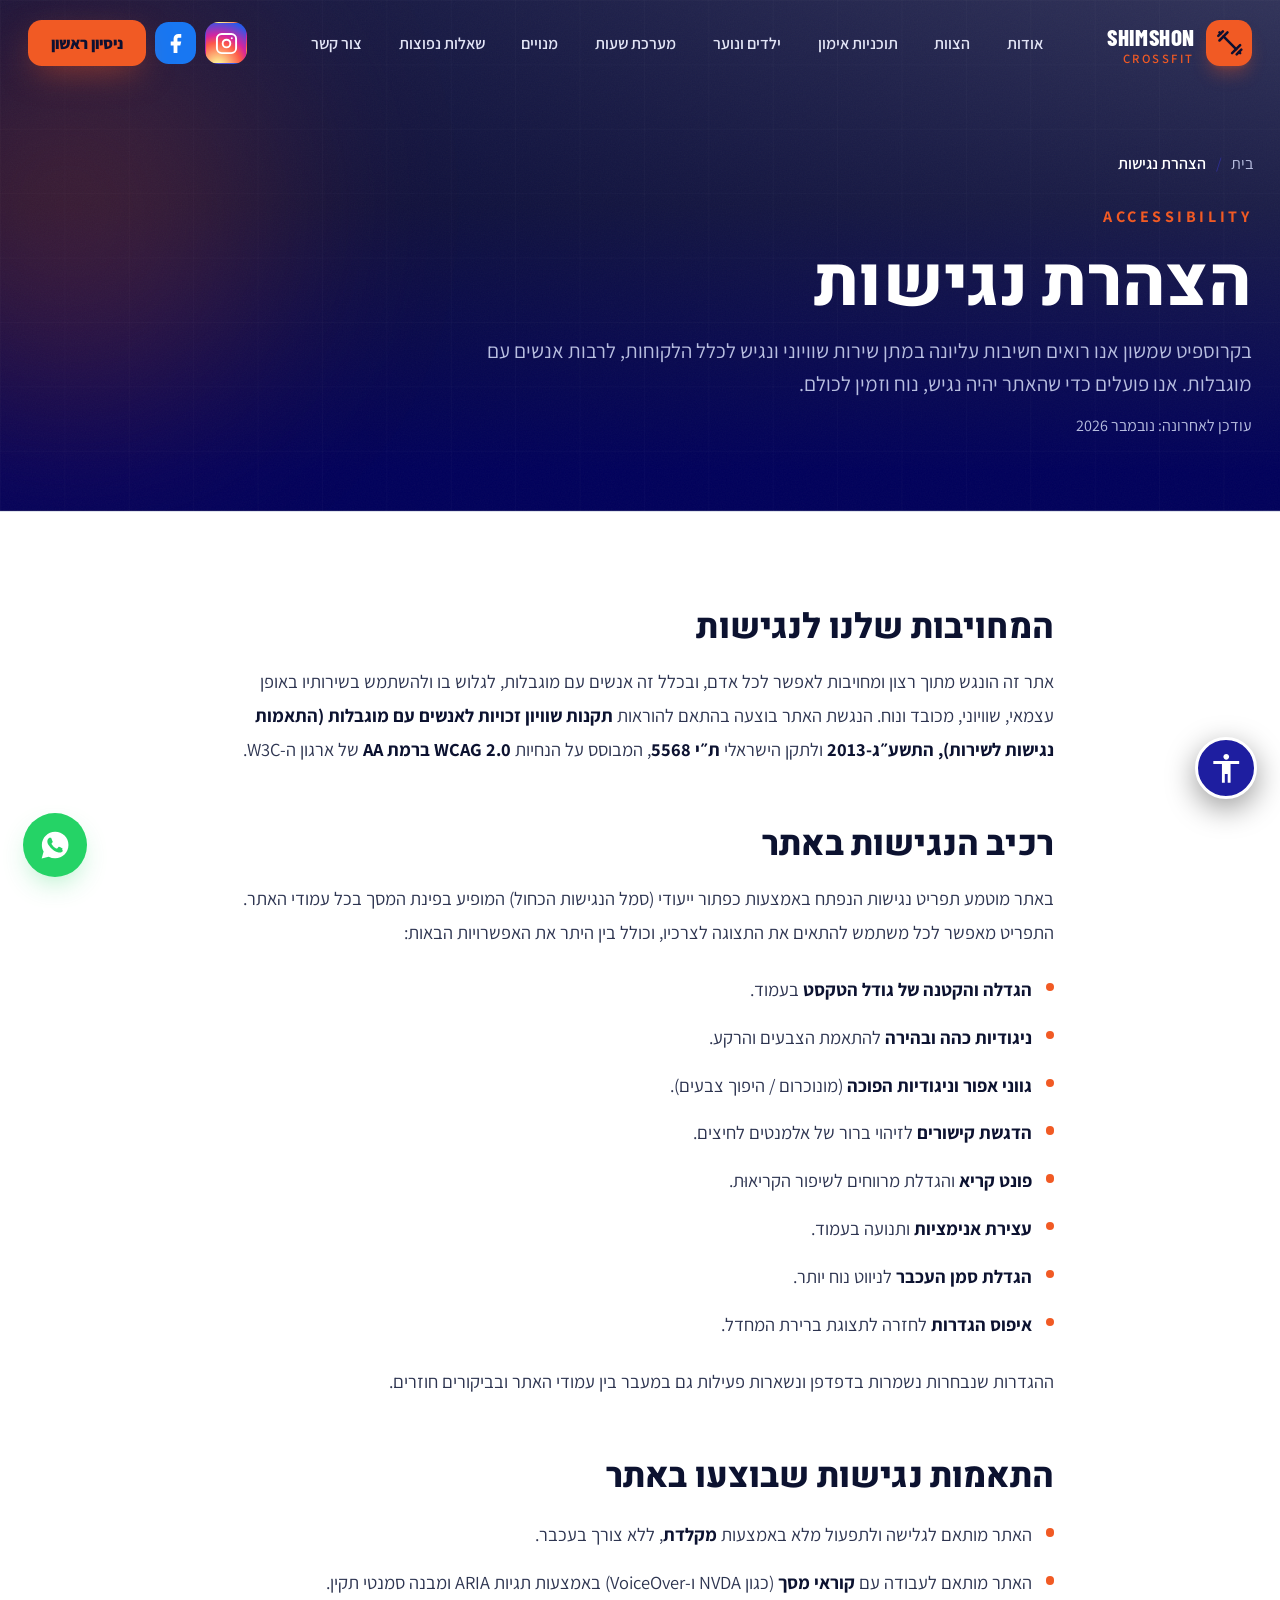
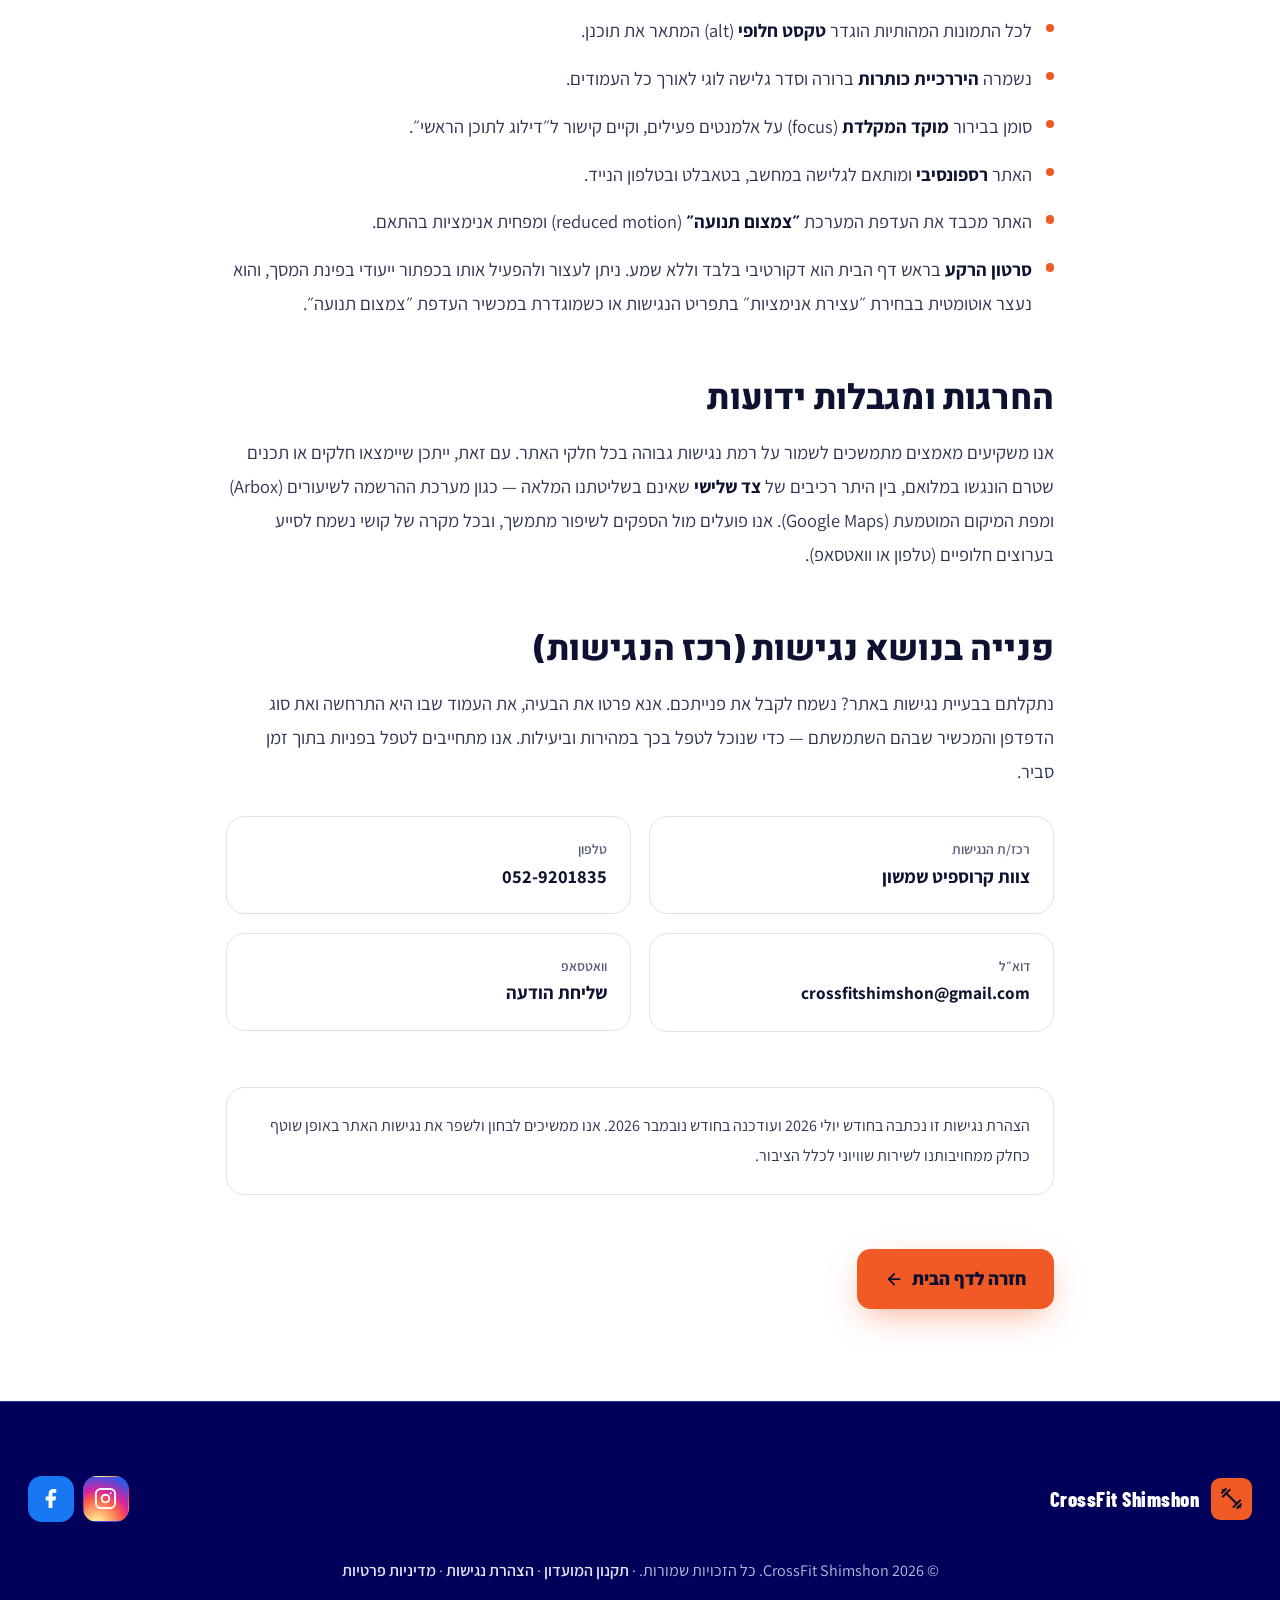
==== accessibility.html @ 761244a4 "crossfit-shimshon: mixed-case CrossFit headings, contact form note - Hero h1 and footer brand now re" ====
<!DOCTYPE html>
<html lang="he" dir="rtl">
<head>
<meta charset="UTF-8" />
  <meta name="viewport" content="width=device-width, initial-scale=1, viewport-fit=cover" />
  <meta name="theme-color" content="#00005A" />
  <title>הצהרת נגישות | CrossFit Shimshon — קרוספיט שמשון</title>
  <link rel="icon" type="image/png" href="favicon.png">
  <link rel="apple-touch-icon" href="apple-touch-icon.png">
  <meta name="description" content="הצהרת הנגישות של אתר קרוספיט שמשון — האתר הותאם לתקן הישראלי ת״י 5568 (WCAG 2.0 רמה AA) בהתאם לתקנות שוויון זכויות לאנשים עם מוגבלות. פרטי רכז הנגישות ודרכי פנייה." />

  <!-- Open Graph -->
  <meta property="og:type" content="website" />
  <meta property="og:title" content="הצהרת נגישות | CrossFit Shimshon" />
  <meta property="og:description" content="מחויבות קרוספיט שמשון לנגישות דיגיטלית לכלל המשתמשים." />
  <meta property="og:locale" content="he_IL" />

  <!-- Fonts -->
  <link rel="preconnect" href="https://fonts.googleapis.com" />
  <link rel="preconnect" href="https://fonts.gstatic.com" crossorigin />
  <link href="https://fonts.googleapis.com/css2?family=Assistant:wght@400;500;600;700;800&family=Barlow+Condensed:wght@600;700;800&family=Barlow:wght@400;500;600&family=Heebo:wght@400;500;700;800;900&display=swap" rel="stylesheet" />

  <!-- Tailwind: compiled to assets/tailwind.css (linked before </head>) — no third-party runtime script -->

  <style>
    :root {
      --primary: #F15A24;
      --accent: rgb(var(--c-accent));
      --ink: #0E1030;
      --nav-h: 76px;
    }

    html { scroll-behavior: smooth; }
    body { background-color: rgb(var(--c-base)); }

    /* ── Desktop display scale — page reads too small at 100% browser zoom ── */
    @media (min-width: 1024px) { html { zoom: 1.15; } }
    @media (min-width: 1440px) { html { zoom: 1.25; } }

    /* Anchor offset for sticky nav */
    section[id] { scroll-margin-top: calc(var(--nav-h) + 20px); }

    /* Selection + scrollbar polish */
    ::selection { background: var(--primary); color: #0E1030; }
    ::-webkit-scrollbar { width: 11px; }
    ::-webkit-scrollbar-track { background: #F4F5F8; }
    ::-webkit-scrollbar-thumb { background: #C3C8D6; border-radius: 999px; border: 3px solid #F4F5F8; }
    ::-webkit-scrollbar-thumb:hover { background: var(--primary); }

    /* Accessible focus ring */
    :focus-visible { outline: 3px solid var(--primary); outline-offset: 3px; border-radius: 6px; }
    .focus-ring:focus-visible { outline: 3px solid rgb(var(--c-fg)); outline-offset: 3px; }

    /* ── Background atmosphere ───────────────────────────── */
    .grid-bg {
      background-image:
        linear-gradient(to right, rgb(var(--c-grid) / .035) 1px, transparent 1px),
        linear-gradient(to bottom, rgb(var(--c-grid) / .035) 1px, transparent 1px);
      background-size: 56px 56px;
    }
    .glow-orb {
      position: absolute; border-radius: 50%;
      filter: blur(90px); opacity: .35; pointer-events: none; z-index: 0;
    }
    .noise::after {
      content: ""; position: absolute; inset: 0; pointer-events: none; opacity: .04; z-index: 1;
      background-image: url("data:image/svg+xml,%3Csvg xmlns='http://www.w3.org/2000/svg' width='160' height='160'%3E%3Cfilter id='n'%3E%3CfeTurbulence type='fractalNoise' baseFrequency='.85' numOctaves='3'/%3E%3C/filter%3E%3Crect width='100%25' height='100%25' filter='url(%23n)'/%3E%3C/svg%3E");
    }

    /* ── Typography helpers ──────────────────────────────── */
    .font-display { letter-spacing: .005em; }
    .eyebrow { letter-spacing: .22em; }
    .gradient-text {
      background: linear-gradient(100deg, #F9A07C 0%, #F15A24 45%, #D9481A 100%);
      -webkit-background-clip: text; background-clip: text; color: transparent;
    }

    /* ── Buttons ─────────────────────────────────────────── */
    .btn { position: relative; overflow: hidden; isolation: isolate; transition: transform .18s ease, box-shadow .25s ease, background-color .25s ease, color .25s ease; }
    .btn:hover { transform: translateY(-2px); }
    .btn:active { transform: translateY(0); }
    .btn-primary { box-shadow: 0 10px 30px -8px rgba(241,90,36,.55); }
    .btn-primary:hover { box-shadow: 0 16px 40px -8px rgba(241,90,36,.7); }
    .btn-shine::before {
      content: ""; position: absolute; inset: 0; z-index: -1;
      background: linear-gradient(120deg, transparent 30%, rgba(255,255,255,.35) 50%, transparent 70%);
      transform: translateX(-120%); transition: transform .6s ease;
    }
    .btn-shine:hover::before { transform: translateX(120%); }

    /* ── Cards ───────────────────────────────────────────── */
    .card { transition: transform .3s cubic-bezier(.22,1,.36,1), border-color .3s ease, box-shadow .3s ease, background-color .3s ease; }
    .ring-gradient { position: relative; }
    .ring-gradient::before {
      content: ""; position: absolute; inset: 0; border-radius: inherit; padding: 1px;
      background: linear-gradient(140deg, rgba(241,90,36,.7), rgba(241,90,36,0) 40%);
      -webkit-mask: linear-gradient(#000 0 0) content-box, linear-gradient(#000 0 0);
      -webkit-mask-composite: xor; mask-composite: exclude; pointer-events: none;
    }

    /* ── Scroll reveal ───────────────────────────────────── */
    [data-reveal] { opacity: 0; transform: translateY(26px); transition: opacity .7s cubic-bezier(.22,1,.36,1), transform .7s cubic-bezier(.22,1,.36,1); will-change: opacity, transform; }
    [data-reveal].is-visible { opacity: 1; transform: none; }

    /* content prose */
    .prose-a11y h2 { color: rgb(var(--c-fg)); }
    .prose-a11y p, .prose-a11y li { color: rgb(var(--c-fg-2)); line-height: 1.85; }
    .rule-dot { margin-top: .6rem; height: .45rem; width: .45rem; border-radius: 999px; background: var(--primary); flex: none; }

    /* nav scrolled state */
    #navbar { transition: background-color .3s ease, box-shadow .3s ease, border-color .3s ease, height .3s ease; }
    #navbar.scrolled { background-color: rgba(0,0,90,.94); backdrop-filter: blur(14px); border-color: rgba(46,46,146,.9); box-shadow: 0 8px 30px -16px rgba(0,0,40,.6); }

    /* mobile menu */
    #mobileMenu { transition: opacity .3s ease, transform .3s ease; }
    #mobileMenu.hidden-menu { opacity: 0; transform: translateY(-12px); pointer-events: none; }

    /* back to top */
    #toTop { transition: opacity .3s ease, transform .3s ease, background-color .25s ease; }
    #toTop.hide { opacity: 0; transform: translateY(16px) scale(.9); pointer-events: none; }

    /* ── Reduced motion ───── */
    @media (prefers-reduced-motion: reduce) {
      html { scroll-behavior: auto; }
      *, *::before, *::after { animation-duration: .001ms !important; animation-iteration-count: 1 !important; transition-duration: .001ms !important; }
      [data-reveal] { opacity: 1 !important; transform: none !important; }
    }

    /* ── contact cards: the email sizes off its own card, so it can never overflow ── */
    .contact-card { container-type: inline-size; }
    /* 5cqw lands on ~15px in the narrow 2-col card and caps there; the cap is set by
       Arial (the fallback face, ~14% wider than Assistant) still fitting the card. */
    .contact-email { white-space: nowrap; font-size: clamp(0.6875rem, 5cqw, 0.9375rem); }
    /* ── Light theme (logo palette: orange #F15A24, navy #00005A) ──
       Theme colours are RGB triples consumed by tailwind.config.js. Navbar, photo
       sections and footer are .zone-dark: the same classes there resolve to navy/white. */
    :root {
      --c-base: 243 245 248;  --c-surface: 255 255 255; --c-surface-2: 238 241 246;
      --c-surface-3: 226 231 239; --c-line: 221 226 235; --c-muted: 86 94 117;
      --c-fg: 12 18 48; --c-fg-2: 45 52 80; --c-fg-3: 100 108 132;
      --c-accent: 27 43 143; --c-primary-fg: 184 60 18; --c-grid: 12 18 48;
      --c-sky-200: 74 85 133; --c-sky-300: 19 32 110; --c-sky-400: 27 43 143; --c-sky-500: 27 43 143;
    }
    .zone-dark {
      --c-base: 0 0 90; --c-surface: 12 12 104; --c-surface-2: 22 22 120;
      --c-surface-3: 32 32 134; --c-line: 46 46 146; --c-muted: 184 190 224;
      --c-fg: 255 255 255; --c-fg-2: 226 228 245; --c-fg-3: 168 170 214;
      --c-accent: 139 139 255; --c-primary-fg: 241 90 36; --c-grid: 255 255 255;
      --c-sky-200: 201 206 255; --c-sky-300: 171 180 255; --c-sky-400: 139 150 255; --c-sky-500: 110 120 240;
      color: rgb(var(--c-fg-2));
    }
    .glow-orb { opacity: 0; }                 /* light sections stay clean */
    .zone-dark .glow-orb { opacity: .22; }
    .gradient-text { background-image: linear-gradient(100deg, #F47B4E 0%, #F15A24 45%, #C94314 100%); }
    .zone-dark .gradient-text { background-image: linear-gradient(100deg, #F9A07C 0%, #F15A24 45%, #D9481A 100%); }
    /* social buttons keep their own brand colours (doubled class beats the utilities) */
    .social-ig.social-ig, .social-fb.social-fb, .social-wa.social-wa { color: #fff; border-color: transparent; }
    .social-ig.social-ig { background: radial-gradient(circle at 30% 107%, #fdf497 0%, #fdf497 5%, #fd5949 45%, #d6249f 60%, #285AEB 90%); }
    .social-fb.social-fb { background: #1877F2; }
    .social-wa.social-wa { background: #25D366; box-shadow: 0 10px 25px -8px rgba(37,211,102,.45); }
    .social-ig.social-ig:hover, .social-fb.social-fb:hover, .social-wa.social-wa:hover { color: #fff; filter: brightness(1.08); }
  </style>
  <link rel="stylesheet" href="assets/tailwind.css">
</head>

<body class="bg-base font-body text-fg-2 antialiased selection:bg-primary">

  <!-- Skip link -->
  <a href="#main" class="sr-only focus:not-sr-only focus:fixed focus:top-3 focus:right-3 focus:z-[100] focus:rounded-lg focus:bg-primary focus:px-4 focus:py-2 focus:font-bold focus:text-ink">דלגו לתוכן הראשי</a>

  <!-- ════════════════════ NAVBAR ════════════════════ -->
  <header id="navbar" class="zone-dark fixed inset-x-0 top-0 z-50 h-[var(--nav-h)] border-b border-transparent">
    <nav class="mx-auto flex h-full max-w-content items-center justify-between gap-4 px-4 sm:px-6" aria-label="ניווט ראשי">
      <a href="index.html" class="group flex items-center gap-2.5" aria-label="קרוספיט שמשון — לדף הבית">
        <span class="grid h-10 w-10 place-items-center rounded-xl bg-primary text-ink shadow-lg shadow-primary/30 transition-transform duration-300 group-hover:rotate-[-8deg]">
          <svg class="h-6 w-6" viewBox="0 0 24 24" fill="none" stroke="currentColor" stroke-width="2.2" stroke-linecap="round" stroke-linejoin="round" aria-hidden="true"><path d="m6.5 6.5 11 11"/><path d="m21 21-1-1"/><path d="m3 3 1 1"/><path d="m18 22 4-4"/><path d="m2 6 4-4"/><path d="m3 10 7-7"/><path d="m14 21 7-7"/></svg>
        </span>
        <span class="flex flex-col leading-none">
          <span class="font-display text-xl font-extrabold tracking-wide text-fg">SHIMSHON</span>
          <span class="text-[11px] font-semibold tracking-[.2em] text-primary-fg">CROSSFIT</span>
        </span>
      </a>

      <ul class="hidden items-center gap-1 lg:flex">
        <li><a class="navlink rounded-lg px-3.5 py-2 text-sm font-semibold text-fg-2 transition-colors hover:text-fg" href="index.html#about">אודות</a></li>
        <li><a class="navlink rounded-lg px-3.5 py-2 text-sm font-semibold text-fg-2 transition-colors hover:text-fg" href="team.html">הצוות</a></li>
        <li><a class="navlink rounded-lg px-3.5 py-2 text-sm font-semibold text-fg-2 transition-colors hover:text-fg" href="index.html#programs">תוכניות אימון</a></li>
        <li><a class="navlink rounded-lg px-3.5 py-2 text-sm font-semibold text-fg-2 transition-colors hover:text-fg" href="kids.html">ילדים ונוער</a></li>
        <li><a class="navlink rounded-lg px-3.5 py-2 text-sm font-semibold text-fg-2 transition-colors hover:text-fg" href="index.html#schedule">מערכת שעות</a></li>
        <li><a class="navlink rounded-lg px-3.5 py-2 text-sm font-semibold text-fg-2 transition-colors hover:text-fg" href="index.html#pricing">מנויים</a></li>
        <li><a class="navlink rounded-lg px-3.5 py-2 text-sm font-semibold text-fg-2 transition-colors hover:text-fg" href="index.html#faq">שאלות נפוצות</a></li>
        <li><a class="navlink rounded-lg px-3.5 py-2 text-sm font-semibold text-fg-2 transition-colors hover:text-fg" href="#contact">צור קשר</a></li>
      </ul>

      <div class="flex items-center gap-2">
        <!-- social — same destinations as the footer links -->
        <a aria-label="עמוד האינסטגרם שלנו" class="social-ig focus-ring hidden h-9 w-9 items-center justify-center rounded-xl border border-line bg-surface text-fg-2 transition-colors hover:border-primary/60 hover:text-primary-fg sm:inline-flex" href="https://www.instagram.com/crossfitshimshon/" rel="noopener" target="_blank">
          <svg aria-hidden="true" class="h-5 w-5" fill="none" stroke="currentColor" stroke-linecap="round" stroke-linejoin="round" stroke-width="2" viewBox="0 0 24 24"><rect height="20" rx="5" width="20" x="2" y="2"></rect><circle cx="12" cy="12" r="4"></circle><path d="M17.5 6.5h.01"></path></svg>
        </a>
        <a aria-label="עמוד הפייסבוק שלנו" class="social-fb focus-ring hidden h-9 w-9 items-center justify-center rounded-xl border border-line bg-surface text-fg-2 transition-colors hover:border-primary/60 hover:text-primary-fg sm:inline-flex" href="https://www.facebook.com/crossfitshimshon/" rel="noopener" target="_blank">
          <svg aria-hidden="true" class="h-5 w-5" fill="currentColor" viewBox="0 0 24 24"><path d="M18 2h-3a5 5 0 0 0-5 5v3H7v4h3v8h4v-8h3l1-4h-4V7a1 1 0 0 1 1-1h3z"></path></svg>
        </a>
        <a href="index.html#pricing" class="btn btn-primary btn-shine focus-ring hidden rounded-xl bg-primary px-5 py-2.5 text-sm font-extrabold text-ink sm:inline-flex">
          ניסיון ראשון
        </a>
        <button id="menuBtn" type="button" class="grid h-11 w-11 place-items-center rounded-xl border border-line bg-surface/60 text-fg lg:hidden" aria-label="פתיחת תפריט" aria-expanded="false" aria-controls="mobileMenu">
          <svg id="iconMenu" class="h-6 w-6" viewBox="0 0 24 24" fill="none" stroke="currentColor" stroke-width="2" stroke-linecap="round" aria-hidden="true"><path d="M4 6h16M4 12h16M4 18h16"/></svg>
          <svg id="iconClose" class="hidden h-6 w-6" viewBox="0 0 24 24" fill="none" stroke="currentColor" stroke-width="2" stroke-linecap="round" aria-hidden="true"><path d="M6 6l12 12M18 6L6 18"/></svg>
        </button>
      </div>
    </nav>

    <div id="mobileMenu" class="hidden-menu absolute inset-x-3 top-[calc(var(--nav-h)-6px)] z-50 overflow-hidden rounded-2xl border border-line bg-surface/95 p-2 shadow-2xl backdrop-blur-xl lg:hidden">
      <ul class="flex flex-col">
        <li><a class="mobilelink block rounded-xl px-4 py-3 font-semibold text-fg-2 hover:bg-surface-2 hover:text-fg" href="index.html#about">אודות</a></li>
        <li><a class="mobilelink block rounded-xl px-4 py-3 font-semibold text-fg-2 hover:bg-surface-2 hover:text-fg" href="team.html">הצוות</a></li>
        <li><a class="mobilelink block rounded-xl px-4 py-3 font-semibold text-fg-2 hover:bg-surface-2 hover:text-fg" href="index.html#programs">תוכניות אימון</a></li>
        <li><a class="mobilelink block rounded-xl px-4 py-3 font-semibold text-fg-2 hover:bg-surface-2 hover:text-fg" href="kids.html">ילדים ונוער</a></li>
        <li><a class="mobilelink block rounded-xl px-4 py-3 font-semibold text-fg-2 hover:bg-surface-2 hover:text-fg" href="index.html#schedule">מערכת שעות</a></li>
        <li><a class="mobilelink block rounded-xl px-4 py-3 font-semibold text-fg-2 hover:bg-surface-2 hover:text-fg" href="index.html#pricing">מנויים</a></li>
        <li><a class="mobilelink block rounded-xl px-4 py-3 font-semibold text-fg-2 hover:bg-surface-2 hover:text-fg" href="index.html#faq">שאלות נפוצות</a></li>
        <li><a class="mobilelink block rounded-xl px-4 py-3 font-semibold text-fg-2 hover:bg-surface-2 hover:text-fg" href="#contact">צור קשר</a></li>
      </ul>
      <a href="index.html#pricing" class="mobilelink btn btn-primary mt-2 flex w-full items-center justify-center rounded-xl bg-primary px-5 py-3 font-extrabold text-ink">ניסיון ראשון</a>
          <div class="mt-2 flex items-center justify-center gap-2">
        <a aria-label="עמוד האינסטגרם שלנו" class="social-ig focus-ring grid h-10 w-10 place-items-center rounded-xl border border-line bg-surface text-fg-2 transition-colors hover:border-primary/60 hover:text-primary-fg" href="https://www.instagram.com/crossfitshimshon/" rel="noopener" target="_blank">
          <svg aria-hidden="true" class="h-5 w-5" fill="none" stroke="currentColor" stroke-linecap="round" stroke-linejoin="round" stroke-width="2" viewBox="0 0 24 24"><rect height="20" rx="5" width="20" x="2" y="2"></rect><circle cx="12" cy="12" r="4"></circle><path d="M17.5 6.5h.01"></path></svg>
        </a>
        <a aria-label="עמוד הפייסבוק שלנו" class="social-fb focus-ring grid h-10 w-10 place-items-center rounded-xl border border-line bg-surface text-fg-2 transition-colors hover:border-primary/60 hover:text-primary-fg" href="https://www.facebook.com/crossfitshimshon/" rel="noopener" target="_blank">
          <svg aria-hidden="true" class="h-5 w-5" fill="currentColor" viewBox="0 0 24 24"><path d="M18 2h-3a5 5 0 0 0-5 5v3H7v4h3v8h4v-8h3l1-4h-4V7a1 1 0 0 1 1-1h3z"></path></svg>
        </a>
      </div>
    </div>
  </header>

  <main id="main">

    <!-- ════════════════════ HERO ════════════════════ -->
    <section class="zone-dark noise relative overflow-hidden pt-[calc(var(--nav-h)+3.5rem)] pb-14 sm:pb-16">
      <div class="absolute inset-0 z-0 bg-cover bg-center"
           style="background-image:linear-gradient(to top, #00005A 8%, rgba(4,6,52,.82) 60%, rgba(4,6,52,.66) 100%), linear-gradient(to left, rgba(4,6,52,.45), rgba(4,6,52,.88)), url('https://images.unsplash.com/photo-1534438327276-14e5300c3a48?q=80&w=1920&auto=format&fit=crop');"></div>
      <div class="grid-bg absolute inset-0 z-0 opacity-60"></div>
      <div class="glow-orb left-[-120px] top-0 h-[360px] w-[360px] bg-primary"></div>

      <div class="relative z-10 mx-auto w-full max-w-content px-4 sm:px-6">
        <nav aria-label="פירורי לחם" class="mb-6" data-reveal>
          <ol class="flex items-center gap-2 text-sm text-muted-fg">
            <li><a href="index.html" class="transition-colors hover:text-primary-fg">בית</a></li>
            <li aria-hidden="true" class="text-line">/</li>
            <li class="font-semibold text-fg" aria-current="page">הצהרת נגישות</li>
          </ol>
        </nav>

        <div class="max-w-3xl" data-reveal>
          <span class="eyebrow text-sm font-bold uppercase text-primary-fg">ACCESSIBILITY</span>
          <h1 class="mt-3 font-display text-4xl font-extrabold uppercase leading-[1.05] text-fg sm:text-5xl md:text-6xl">הצהרת נגישות</h1>
          <p class="mt-5 max-w-2xl text-lg text-muted-fg">בקרוספיט שמשון אנו רואים חשיבות עליונה במתן שירות שוויוני ונגיש לכלל הלקוחות, לרבות אנשים עם מוגבלות. אנו פועלים כדי שהאתר יהיה נגיש, נוח וזמין לכולם.</p>
          <p class="mt-3 text-sm text-muted-fg">עודכן לאחרונה: נובמבר 2026</p>
        </div>
      </div>
    </section>

    <!-- ════════════════════ CONTENT ════════════════════ -->
    <section class="relative border-t border-line bg-surface py-16 sm:py-20">
      <div class="mx-auto max-w-3xl px-4 sm:px-6 prose-a11y">

        <div class="space-y-12">

          <div data-reveal>
            <h2 class="font-display text-2xl font-extrabold uppercase text-fg sm:text-3xl">המחויבות שלנו לנגישות</h2>
            <p class="mt-4">אתר זה הונגש מתוך רצון ומחויבות לאפשר לכל אדם, ובכלל זה אנשים עם מוגבלות, לגלוש בו ולהשתמש בשירותיו באופן עצמאי, שוויוני, מכובד ונוח. הנגשת האתר בוצעה בהתאם להוראות <strong class="text-fg">תקנות שוויון זכויות לאנשים עם מוגבלות (התאמות נגישות לשירות), התשע״ג-2013</strong> ולתקן הישראלי <strong class="text-fg">ת״י 5568</strong>, המבוסס על הנחיות <strong class="text-fg">WCAG 2.0 ברמת AA</strong> של ארגון ה-W3C.</p>
          </div>

          <div data-reveal>
            <h2 class="font-display text-2xl font-extrabold uppercase text-fg sm:text-3xl">רכיב הנגישות באתר</h2>
            <p class="mt-4">באתר מוטמע תפריט נגישות הנפתח באמצעות כפתור ייעודי (סמל הנגישות הכחול) המופיע בפינת המסך בכל עמודי האתר. התפריט מאפשר לכל משתמש להתאים את התצוגה לצרכיו, וכולל בין היתר את האפשרויות הבאות:</p>
            <ul class="mt-5 space-y-3">
              <li class="flex gap-3"><span class="rule-dot"></span><span><strong class="text-fg">הגדלה והקטנה של גודל הטקסט</strong> בעמוד.</span></li>
              <li class="flex gap-3"><span class="rule-dot"></span><span><strong class="text-fg">ניגודיות כהה ובהירה</strong> להתאמת הצבעים והרקע.</span></li>
              <li class="flex gap-3"><span class="rule-dot"></span><span><strong class="text-fg">גווני אפור וניגודיות הפוכה</strong> (מונוכרום / היפוך צבעים).</span></li>
              <li class="flex gap-3"><span class="rule-dot"></span><span><strong class="text-fg">הדגשת קישורים</strong> לזיהוי ברור של אלמנטים לחיצים.</span></li>
              <li class="flex gap-3"><span class="rule-dot"></span><span><strong class="text-fg">פונט קריא</strong> והגדלת מרווחים לשיפור הקריאוּת.</span></li>
              <li class="flex gap-3"><span class="rule-dot"></span><span><strong class="text-fg">עצירת אנימציות</strong> ותנועה בעמוד.</span></li>
              <li class="flex gap-3"><span class="rule-dot"></span><span><strong class="text-fg">הגדלת סמן העכבר</strong> לניווט נוח יותר.</span></li>
              <li class="flex gap-3"><span class="rule-dot"></span><span><strong class="text-fg">איפוס הגדרות</strong> לחזרה לתצוגת ברירת המחדל.</span></li>
            </ul>
            <p class="mt-5">ההגדרות שנבחרות נשמרות בדפדפן ונשארות פעילות גם במעבר בין עמודי האתר ובביקורים חוזרים.</p>
          </div>

          <div data-reveal>
            <h2 class="font-display text-2xl font-extrabold uppercase text-fg sm:text-3xl">התאמות נגישות שבוצעו באתר</h2>
            <ul class="mt-5 space-y-3">
              <li class="flex gap-3"><span class="rule-dot"></span><span>האתר מותאם לגלישה ולתפעול מלא באמצעות <strong class="text-fg">מקלדת</strong>, ללא צורך בעכבר.</span></li>
              <li class="flex gap-3"><span class="rule-dot"></span><span>האתר מותאם לעבודה עם <strong class="text-fg">קוראי מסך</strong> (כגון NVDA ו-VoiceOver) באמצעות תגיות ARIA ומבנה סמנטי תקין.</span></li>
              <li class="flex gap-3"><span class="rule-dot"></span><span>לכל התמונות המהותיות הוגדר <strong class="text-fg">טקסט חלופי</strong> (alt) המתאר את תוכנן.</span></li>
              <li class="flex gap-3"><span class="rule-dot"></span><span>נשמרה <strong class="text-fg">היררכיית כותרות</strong> ברורה וסדר גלישה לוגי לאורך כל העמודים.</span></li>
              <li class="flex gap-3"><span class="rule-dot"></span><span>סומן בבירור <strong class="text-fg">מוקד המקלדת</strong> (focus) על אלמנטים פעילים, וקיים קישור ל״דילוג לתוכן הראשי״.</span></li>
              <li class="flex gap-3"><span class="rule-dot"></span><span>האתר <strong class="text-fg">רספונסיבי</strong> ומותאם לגלישה במחשב, בטאבלט ובטלפון הנייד.</span></li>
              <li class="flex gap-3"><span class="rule-dot"></span><span>האתר מכבד את העדפת המערכת <strong class="text-fg">״צמצום תנועה״</strong> (reduced motion) ומפחית אנימציות בהתאם.</span></li>
              <li class="flex gap-3"><span class="rule-dot"></span><span><strong class="text-fg">סרטון הרקע</strong> בראש דף הבית הוא דקורטיבי בלבד וללא שמע. ניתן לעצור ולהפעיל אותו בכפתור ייעודי בפינת המסך, והוא נעצר אוטומטית בבחירת ״עצירת אנימציות״ בתפריט הנגישות או כשמוגדרת במכשיר העדפת ״צמצום תנועה״.</span></li>
            </ul>
          </div>

          <div data-reveal>
            <h2 class="font-display text-2xl font-extrabold uppercase text-fg sm:text-3xl">החרגות ומגבלות ידועות</h2>
            <p class="mt-4">אנו משקיעים מאמצים מתמשכים לשמור על רמת נגישות גבוהה בכל חלקי האתר. עם זאת, ייתכן שיימצאו חלקים או תכנים שטרם הונגשו במלואם, בין היתר רכיבים של <strong class="text-fg">צד שלישי</strong> שאינם בשליטתנו המלאה — כגון מערכת ההרשמה לשיעורים (Arbox) ומפת המיקום המוטמעת (Google Maps). אנו פועלים מול הספקים לשיפור מתמשך, ובכל מקרה של קושי נשמח לסייע בערוצים חלופיים (טלפון או וואטסאפ).</p>
          </div>

          <div data-reveal>
            <h2 class="font-display text-2xl font-extrabold uppercase text-fg sm:text-3xl">פנייה בנושא נגישות (רכז הנגישות)</h2>
            <p class="mt-4">נתקלתם בבעיית נגישות באתר? נשמח לקבל את פנייתכם. אנא פרטו את הבעיה, את העמוד שבו היא התרחשה ואת סוג הדפדפן והמכשיר שבהם השתמשתם — כדי שנוכל לטפל בכך במהירות וביעילות. אנו מתחייבים לטפל בפניות בתוך זמן סביר.</p>

            <div class="mt-6 grid gap-4 sm:grid-cols-2">
              <div class="card rounded-2xl border border-line bg-surface p-5">
                <span class="block text-xs font-semibold text-muted-fg">רכז/ת הנגישות</span>
                <span class="mt-1 block font-bold text-fg">צוות קרוספיט שמשון</span>
              </div>
              <a href="tel:+972529201835" class="card flex flex-col rounded-2xl border border-line bg-surface p-5 hover:text-fg">
                <span class="text-xs font-semibold text-muted-fg">טלפון</span>
                <span class="mt-1 font-bold text-fg">052-9201835</span>
              </a>
              <a href="mailto:crossfitshimshon@gmail.com" class="card contact-card flex flex-col rounded-2xl border border-line bg-surface p-5 hover:text-fg">
                <span class="text-xs font-semibold text-muted-fg">דוא״ל</span>
                <span class="contact-email mt-1 font-bold text-fg">crossfitshimshon@gmail.com</span>
              </a>
              <a href="https://wa.me/972529201835" rel="noopener" target="_blank" class="card flex flex-col rounded-2xl border border-line bg-surface p-5 hover:text-fg">
                <span class="text-xs font-semibold text-muted-fg">וואטסאפ</span>
                <span class="mt-1 font-bold text-fg">שליחת הודעה</span>
              </a>
            </div>
          </div>

          <div data-reveal>
            <p class="rounded-2xl border border-line bg-surface/60 p-5 text-sm text-muted-fg">הצהרת נגישות זו נכתבה בחודש יולי 2026 ועודכנה בחודש נובמבר 2026. אנו ממשיכים לבחון ולשפר את נגישות האתר באופן שוטף כחלק ממחויבותנו לשירות שוויוני לכלל הציבור.</p>
          </div>

          <div data-reveal>
            <a href="index.html" class="btn btn-primary btn-shine focus-ring inline-flex items-center gap-2 rounded-xl bg-primary px-6 py-3.5 font-extrabold text-ink">
              חזרה לדף הבית
              <svg class="h-4 w-4" viewBox="0 0 24 24" fill="none" stroke="currentColor" stroke-width="2.4" stroke-linecap="round" stroke-linejoin="round" aria-hidden="true"><path d="M19 12H5"/><path d="m12 19-7-7 7-7"/></svg>
            </a>
          </div>

        </div>
      </div>
    </section>

    <!-- ════════════════════ FOOTER ════════════════════ -->
    <footer id="contact" class="zone-dark relative border-t border-line bg-base">
      <div class="mx-auto max-w-content px-4 py-16 sm:px-6">
        <div class="flex flex-col items-center justify-between gap-6 sm:flex-row">
          <a href="index.html" class="flex items-center gap-2.5" aria-label="קרוספיט שמשון">
            <span class="grid h-9 w-9 place-items-center rounded-lg bg-primary text-ink"><svg class="h-5 w-5" viewBox="0 0 24 24" fill="none" stroke="currentColor" stroke-width="2.2" stroke-linecap="round" stroke-linejoin="round" aria-hidden="true"><path d="m6.5 6.5 11 11"/><path d="m21 21-1-1"/><path d="m3 3 1 1"/><path d="m18 22 4-4"/><path d="m2 6 4-4"/><path d="m3 10 7-7"/><path d="m14 21 7-7"/></svg></span>
            <span class="font-display text-lg font-extrabold tracking-wide text-fg">CrossFit Shimshon</span>
          </a>

          <div class="flex items-center gap-2">
            <a href="https://www.instagram.com/crossfitshimshon/" target="_blank" rel="noopener" aria-label="עמוד האינסטגרם שלנו" class="social-ig focus-ring grid h-10 w-10 place-items-center rounded-xl border border-line bg-surface text-fg-2 transition-colors hover:border-primary/60 hover:text-primary-fg">
              <svg class="h-5 w-5" viewBox="0 0 24 24" fill="none" stroke="currentColor" stroke-width="2" stroke-linecap="round" stroke-linejoin="round" aria-hidden="true"><rect x="2" y="2" width="20" height="20" rx="5"/><circle cx="12" cy="12" r="4"/><path d="M17.5 6.5h.01"/></svg>
            </a>
            <a href="https://www.facebook.com/crossfitshimshon/" target="_blank" rel="noopener" aria-label="עמוד הפייסבוק שלנו" class="social-fb focus-ring grid h-10 w-10 place-items-center rounded-xl border border-line bg-surface text-fg-2 transition-colors hover:border-primary/60 hover:text-primary-fg">
              <svg class="h-5 w-5" viewBox="0 0 24 24" fill="currentColor" aria-hidden="true"><path d="M18 2h-3a5 5 0 0 0-5 5v3H7v4h3v8h4v-8h3l1-4h-4V7a1 1 0 0 1 1-1h3z"/></svg>
            </a>
          </div>
        </div>

        <p class="mt-8 text-center text-sm text-muted-fg">© <span id="year">2026</span> CrossFit Shimshon. כל הזכויות שמורות. · <a href="terms.html" class="font-semibold text-fg-2 underline-offset-4 transition-colors hover:text-primary-fg hover:underline">תקנון המועדון</a> · <a href="accessibility.html" class="font-semibold text-fg-2 underline-offset-4 transition-colors hover:text-primary-fg hover:underline">הצהרת נגישות</a> · <a href="privacy.html" class="font-semibold text-fg-2 underline-offset-4 transition-colors hover:text-primary-fg hover:underline">מדיניות פרטיות</a></p>
      </div>
    </footer>
  </main>

  <!-- floating WhatsApp -->
  <a href="https://wa.me/972529201835?text=%D7%A9%D7%9C%D7%95%D7%9D%2C%20%D7%94%D7%92%D7%A2%D7%AA%D7%99%20%D7%9E%D7%94%D7%90%D7%AA%D7%A8%20%D7%A9%D7%9C%D7%9B%D7%9D%20%D7%95%D7%90%D7%A9%D7%9E%D7%97%20%D7%9C%D7%A7%D7%91%D7%95%D7%A2%20%D7%A9%D7%99%D7%A2%D7%95%D7%A8%20%D7%A0%D7%99%D7%A1%D7%99%D7%95%D7%9F" aria-label="צרו קשר בוואטסאפ" class="social-wa focus-ring fixed bottom-5 left-5 z-40 grid h-14 w-14 place-items-center rounded-full bg-accent text-fg shadow-xl shadow-accent/30 transition-transform hover:scale-110">
    <svg class="h-7 w-7" viewBox="0 0 24 24" fill="currentColor" aria-hidden="true"><path d="M12.04 2c-5.46 0-9.91 4.45-9.91 9.91 0 1.75.46 3.45 1.32 4.95L2 22l5.25-1.38a9.86 9.86 0 0 0 4.79 1.22h.01c5.46 0 9.91-4.45 9.91-9.91 0-2.65-1.03-5.14-2.9-7.01A9.82 9.82 0 0 0 12.04 2zm5.8 14.13c-.24.68-1.42 1.31-1.96 1.36-.5.05-1.13.07-1.83-.11-.42-.13-.96-.31-1.66-.61-2.92-1.26-4.82-4.2-4.97-4.39-.15-.19-1.2-1.59-1.2-3.03 0-1.44.76-2.15 1.03-2.45.27-.29.59-.37.79-.37.2 0 .39 0 .56.01.18.01.42-.07.66.5.24.59.82 2.03.89 2.18.07.15.12.32.02.51-.09.19-.14.31-.27.48-.14.16-.29.36-.41.49-.14.14-.28.29-.12.57.16.27.71 1.16 1.52 1.88 1.04.93 1.92 1.21 2.19 1.35.27.13.43.11.59-.07.16-.18.68-.79.86-1.06.18-.27.36-.22.6-.13.24.09 1.55.73 1.81.86.27.13.45.2.51.31.07.11.07.63-.17 1.31z"/></svg>
  </a>

  <!-- back to top -->
  <button id="toTop" type="button" class="hide focus-ring fixed bottom-5 right-5 z-40 grid h-12 w-12 place-items-center rounded-full border border-line bg-surface/90 text-fg backdrop-blur hover:bg-primary hover:text-ink" aria-label="חזרה לראש העמוד">
    <svg class="h-6 w-6" viewBox="0 0 24 24" fill="none" stroke="currentColor" stroke-width="2.4" stroke-linecap="round" stroke-linejoin="round" aria-hidden="true"><path d="m18 15-6-6-6 6"/></svg>
  </button>

  <!-- ═══════════════ תפריט נגישות (ת"י 5568 / תקנות שוויון זכויות) ═══════════════ -->
  <style id="a11y-styles">
    /* ── Feature classes applied to <html> ─────────────────────────────── */
    html.a11y-links a,
    html.a11y-links a * { text-decoration: underline !important; text-underline-offset: 3px !important; }
    html.a11y-links a { outline: 2px solid #ffd400 !important; outline-offset: 2px !important; background-color: rgba(255,212,0,.14) !important; border-radius: 3px; }

    html.a11y-readable, html.a11y-readable *:not(.a11y-ui):not(.a11y-ui *) {
      font-family: "Arial", "Assistant", "Segoe UI", sans-serif !important;
      letter-spacing: .02em !important;
      line-height: 1.7 !important;
      font-weight: 500 !important;
    }

    html.a11y-noanim, html.a11y-noanim *:not(.a11y-ui):not(.a11y-ui *),
    html.a11y-noanim *::before, html.a11y-noanim *::after {
      animation-duration: .001ms !important;
      animation-iteration-count: 1 !important;
      transition-duration: .001ms !important;
      scroll-behavior: auto !important;
    }
    html.a11y-noanim [data-reveal] { opacity: 1 !important; transform: none !important; }

    html.a11y-cursor, html.a11y-cursor *:not(.a11y-ui):not(.a11y-ui *) {
      cursor: url('data:image/svg+xml;utf8,<svg xmlns="http://www.w3.org/2000/svg" width="36" height="36" viewBox="0 0 32 32"><path d="M6 2l0 23 5.5-5.5 3.2 7.5 4.2-1.8-3.2-7.4 7.6 0z" fill="black" stroke="white" stroke-width="1.6" stroke-linejoin="round"/></svg>') 5 2, auto !important;
    }

    /* High-contrast dark — widget (.a11y-ui) explicitly excluded */
    html.a11y-hc-dark, html.a11y-hc-dark body { background: #000 !important; }
    html.a11y-hc-dark *:not(.a11y-ui):not(.a11y-ui *) {
      background-color: #000 !important;
      color: #fff !important;
      border-color: #fff !important;
      box-shadow: none !important;
      text-shadow: none !important;
      background-image: none !important;
    }
    html.a11y-hc-dark a:not(.a11y-ui):not(.a11y-ui *),
    html.a11y-hc-dark a:not(.a11y-ui) * { color: #ffed4a !important; text-decoration: underline !important; }
    html.a11y-hc-dark button:not(.a11y-ui):not(.a11y-ui *),
    html.a11y-hc-dark input, html.a11y-hc-dark textarea, html.a11y-hc-dark select {
      background: #000 !important; color: #fff !important; border: 1px solid #fff !important;
    }
    html.a11y-hc-dark img:not(.a11y-ui) { filter: grayscale(1) contrast(1.1) !important; }

    /* High-contrast light */
    html.a11y-hc-light, html.a11y-hc-light body { background: #fff !important; }
    html.a11y-hc-light *:not(.a11y-ui):not(.a11y-ui *) {
      background-color: #fff !important;
      color: #111 !important;
      border-color: #111 !important;
      box-shadow: none !important;
      text-shadow: none !important;
      background-image: none !important;
    }
    html.a11y-hc-light a:not(.a11y-ui):not(.a11y-ui *),
    html.a11y-hc-light a:not(.a11y-ui) * { color: #0000cc !important; text-decoration: underline !important; }
    html.a11y-hc-light img:not(.a11y-ui) { filter: contrast(1.1) !important; }

    /* ── The widget itself (immune to page + contrast overrides) ───────── */
    #a11y-fab {
      position: fixed; inset-inline-start: 20px; bottom: 88px; z-index: 999998;
      width: 54px; height: 54px; border-radius: 50%;
      display: grid; place-items: center;
      background: #1E1EA0; color: #fff; border: 3px solid #fff;
      box-shadow: 0 8px 26px rgba(0,0,0,.4); cursor: pointer;
      padding: 0; transition: transform .16s ease, background-color .16s ease;
      touch-action: none; user-select: none; -webkit-user-select: none;
    }
    #a11y-fab:hover { background: #1e40af; transform: scale(1.06); }
    #a11y-fab.is-dragging { cursor: grabbing; transition: none; transform: none; box-shadow: 0 12px 34px rgba(0,0,0,.5); }
    #a11y-fab svg { width: 30px; height: 30px; pointer-events: none; }
    #a11y-fab:focus-visible { outline: 3px solid #fff; outline-offset: 3px; }

    #a11y-panel {
      position: fixed; inset-inline-start: 20px; bottom: 152px; z-index: 999999;
      width: 320px; max-width: calc(100vw - 40px);
      max-height: calc(100vh - 180px); overflow-y: auto;
      display: none; flex-direction: column;
      background: #ffffff; color: #16202e;
      border: 1px solid #d7dce3; border-radius: 16px;
      box-shadow: 0 20px 60px rgba(0,0,0,.35);
      font-family: "Assistant", "Heebo", Arial, sans-serif;
      direction: rtl; text-align: right;
      -webkit-font-smoothing: antialiased;
    }
    #a11y-panel.is-open { display: flex; }

    #a11y-panel .a11y-head {
      display: flex; align-items: center; justify-content: space-between; gap: 10px;
      padding: 14px 16px; border-bottom: 1px solid #e6e9ee;
      background: #1E1EA0; color: #fff; border-radius: 16px 16px 0 0;
      position: sticky; top: 0;
    }
    #a11y-panel .a11y-head-title { display: flex; align-items: center; gap: 9px; font-size: 17px; font-weight: 800; }
    #a11y-panel .a11y-head-title svg { width: 22px; height: 22px; }
    #a11y-panel .a11y-close {
      width: 32px; height: 32px; border-radius: 8px; border: 0; cursor: pointer;
      background: rgba(255,255,255,.16); color: #fff; font-size: 18px; line-height: 1;
      display: grid; place-items: center;
    }
    #a11y-panel .a11y-close:hover { background: rgba(255,255,255,.3); }

    #a11y-panel .a11y-body { padding: 14px 16px 16px; display: flex; flex-direction: column; gap: 12px; }

    #a11y-panel .a11y-font-row {
      display: flex; align-items: center; justify-content: space-between; gap: 10px;
      padding: 10px 12px; background: #f3f5f9; border: 1px solid #e2e6ec; border-radius: 12px;
    }
    #a11y-panel .a11y-font-label { font-size: 14px; font-weight: 700; }
    #a11y-panel .a11y-font-ctrls { display: flex; align-items: center; gap: 8px; }
    #a11y-panel .a11y-step {
      min-width: 40px; height: 36px; padding: 0 10px; border-radius: 9px;
      border: 1px solid #c7ccd6; background: #fff; color: #16202e;
      font-size: 15px; font-weight: 800; cursor: pointer;
    }
    #a11y-panel .a11y-step:hover { border-color: #1E1EA0; color: #1E1EA0; }
    #a11y-panel .a11y-font-val { min-width: 48px; text-align: center; font-size: 14px; font-weight: 800; }

    #a11y-panel .a11y-grid { display: grid; grid-template-columns: 1fr 1fr; gap: 8px; }
    #a11y-panel .a11y-btn {
      display: flex; flex-direction: column; align-items: center; justify-content: center; gap: 6px;
      text-align: center; min-height: 74px; padding: 10px 8px;
      border: 1px solid #dbe0e8; border-radius: 12px; background: #fff; color: #223;
      font-size: 12.5px; font-weight: 700; line-height: 1.25; cursor: pointer;
      transition: border-color .14s ease, background-color .14s ease, color .14s ease;
    }
    #a11y-panel .a11y-btn svg { width: 22px; height: 22px; }
    #a11y-panel .a11y-btn:hover { border-color: #1E1EA0; color: #1E1EA0; background: #f4f7ff; }
    #a11y-panel .a11y-btn[aria-pressed="true"] {
      background: #1E1EA0; border-color: #1E1EA0; color: #fff;
    }
    #a11y-panel .a11y-btn:focus-visible,
    #a11y-panel .a11y-step:focus-visible,
    #a11y-panel .a11y-close:focus-visible,
    #a11y-panel .a11y-reset:focus-visible,
    #a11y-panel .a11y-statement:focus-visible { outline: 3px solid #1E1EA0; outline-offset: 2px; }

    #a11y-panel .a11y-reset {
      margin-top: 2px; padding: 11px 12px; border-radius: 11px;
      border: 1px solid #e0b4b4; background: #fdf2f2; color: #a12b2b;
      font-size: 14px; font-weight: 800; cursor: pointer;
    }
    #a11y-panel .a11y-reset:hover { background: #fbe4e4; }

    #a11y-panel .a11y-statement {
      display: block; text-align: center; padding-top: 4px;
      font-size: 13.5px; font-weight: 700; color: #1E1EA0; text-decoration: none;
    }
    #a11y-panel .a11y-statement:hover { text-decoration: underline; }

    @media (max-width: 560px) {
      #a11y-fab { width: 50px; height: 50px; bottom: 84px; }
      #a11y-fab svg { width: 28px; height: 28px; }
      #a11y-panel {
        inset-inline-start: auto;
        left: 50%; right: auto;
        transform: translateX(-50%);
        width: min(340px, 92vw);
        bottom: 140px;
      }
    }

</style>

  <!-- Accessibility floating button -->
  <button id="a11y-fab" class="a11y-ui" type="button" aria-haspopup="dialog" aria-expanded="false" aria-controls="a11y-panel" aria-label="פתיחת תפריט נגישות" title="תפריט נגישות — לחצו לפתיחה · ניתן לגרור להזזה">
    <svg viewBox="0 0 24 24" fill="currentColor" aria-hidden="true" focusable="false"><path d="M12 2c1.1 0 2 .9 2 2s-.9 2-2 2-2-.9-2-2 .9-2 2-2zm9 7h-6v13h-2v-6h-2v6H9V9H3V7h18v2z"/></svg>
  </button>

  <!-- Accessibility menu -->
  <div id="a11y-panel" class="a11y-ui" role="dialog" aria-label="תפריט נגישות">
    <div class="a11y-head">
      <span class="a11y-head-title">
        <svg viewBox="0 0 24 24" fill="currentColor" aria-hidden="true" focusable="false"><path d="M12 2c1.1 0 2 .9 2 2s-.9 2-2 2-2-.9-2-2 .9-2 2-2zm9 7h-6v13h-2v-6h-2v6H9V9H3V7h18v2z"/></svg>
        תפריט נגישות
      </span>
      <button type="button" class="a11y-close" data-a11y="close" aria-label="סגירת תפריט הנגישות">✕</button>
    </div>

    <div class="a11y-body">
      <div class="a11y-font-row">
        <span class="a11y-font-label">גודל טקסט</span>
        <div class="a11y-font-ctrls">
          <button type="button" class="a11y-step" data-a11y="font-dec" aria-label="הקטנת גודל הטקסט">A−</button>
          <span class="a11y-font-val" id="a11y-font-val" aria-live="polite">100%</span>
          <button type="button" class="a11y-step" data-a11y="font-inc" aria-label="הגדלת גודל הטקסט">A+</button>
        </div>
      </div>

      <div class="a11y-grid">
        <button type="button" class="a11y-btn" data-a11y="hc-dark" aria-pressed="false">
          <svg viewBox="0 0 24 24" fill="none" stroke="currentColor" stroke-width="2" aria-hidden="true"><circle cx="12" cy="12" r="9"/><path d="M12 3a9 9 0 0 0 0 18z" fill="currentColor" stroke="none"/></svg>
          <span>ניגודיות כהה</span>
        </button>
        <button type="button" class="a11y-btn" data-a11y="hc-light" aria-pressed="false">
          <svg viewBox="0 0 24 24" fill="none" stroke="currentColor" stroke-width="2" stroke-linecap="round" aria-hidden="true"><circle cx="12" cy="12" r="4"/><path d="M12 2v2M12 20v2M4.9 4.9l1.4 1.4M17.7 17.7l1.4 1.4M2 12h2M20 12h2M4.9 19.1l1.4-1.4M17.7 6.3l1.4-1.4"/></svg>
          <span>ניגודיות בהירה</span>
        </button>
        <button type="button" class="a11y-btn" data-a11y="mono" aria-pressed="false">
          <svg viewBox="0 0 24 24" fill="none" stroke="currentColor" stroke-width="2" aria-hidden="true"><circle cx="12" cy="12" r="9"/><path d="M12 3v18" stroke-width="2"/><path d="M12 3a9 9 0 0 1 0 18z" fill="currentColor" stroke="none" opacity=".45"/></svg>
          <span>גווני אפור</span>
        </button>
        <button type="button" class="a11y-btn" data-a11y="invert" aria-pressed="false">
          <svg viewBox="0 0 24 24" fill="none" stroke="currentColor" stroke-width="2" aria-hidden="true"><circle cx="12" cy="12" r="9"/><path d="M12 3a9 9 0 0 1 0 18z" fill="currentColor" stroke="none"/></svg>
          <span>ניגודיות הפוכה</span>
        </button>
        <button type="button" class="a11y-btn" data-a11y="links" aria-pressed="false">
          <svg viewBox="0 0 24 24" fill="none" stroke="currentColor" stroke-width="2" stroke-linecap="round" stroke-linejoin="round" aria-hidden="true"><path d="M10 13a5 5 0 0 0 7.5.5l3-3a5 5 0 0 0-7-7l-1.7 1.7"/><path d="M14 11a5 5 0 0 0-7.5-.5l-3 3a5 5 0 0 0 7 7l1.7-1.7"/></svg>
          <span>הדגשת קישורים</span>
        </button>
        <button type="button" class="a11y-btn" data-a11y="readable" aria-pressed="false">
          <svg viewBox="0 0 24 24" fill="none" stroke="currentColor" stroke-width="2" stroke-linecap="round" stroke-linejoin="round" aria-hidden="true"><path d="M5 19 12 5l7 14"/><path d="M8.2 14h7.6"/></svg>
          <span>פונט קריא</span>
        </button>
        <button type="button" class="a11y-btn" data-a11y="noanim" aria-pressed="false">
          <svg viewBox="0 0 24 24" fill="currentColor" aria-hidden="true"><rect x="6" y="5" width="4" height="14" rx="1"/><rect x="14" y="5" width="4" height="14" rx="1"/></svg>
          <span>עצירת אנימציות</span>
        </button>
        <button type="button" class="a11y-btn" data-a11y="cursor" aria-pressed="false">
          <svg viewBox="0 0 24 24" fill="currentColor" aria-hidden="true"><path d="M5 3l6.5 16 2.3-6.2 6.2-2.3z"/></svg>
          <span>סמן גדול</span>
        </button>
      </div>

      <button type="button" class="a11y-reset" data-a11y="reset">איפוס הגדרות הנגישות</button>
      <a class="a11y-statement" href="accessibility.html">להצהרת הנגישות המלאה ←</a>
    </div>
  </div>

  <script>
  /* ── Accessibility widget — self-contained, works on every domain ── */
  (function () {
    'use strict';
    var KEY = 'shimshon-a11y-v1';
    var root = document.documentElement;
    var fab = document.getElementById('a11y-fab');
    var panel = document.getElementById('a11y-panel');
    if (!fab || !panel) return;

    var DEFAULTS = { font: 0, hc: '', mono: false, invert: false, links: false, readable: false, noanim: false, cursor: false };
    var state;
    try { state = Object.assign({}, DEFAULTS, JSON.parse(localStorage.getItem(KEY) || '{}')); }
    catch (e) { state = Object.assign({}, DEFAULTS); }

    function persist() { try { localStorage.setItem(KEY, JSON.stringify(state)); } catch (e) {} }

    function apply() {
      var lvl = Math.max(-2, Math.min(6, state.font | 0));
      state.font = lvl;
      root.style.fontSize = lvl === 0 ? '' : (100 + lvl * 10) + '%';

      var f = [];
      if (state.mono) f.push('grayscale(100%)');
      if (state.invert) f.push('invert(100%)');
      root.style.filter = f.join(' ');
      root.style.webkitFilter = f.join(' ');

      root.classList.toggle('a11y-hc-dark', state.hc === 'dark');
      root.classList.toggle('a11y-hc-light', state.hc === 'light');
      root.classList.toggle('a11y-links', !!state.links);
      root.classList.toggle('a11y-readable', !!state.readable);
      root.classList.toggle('a11y-noanim', !!state.noanim);
      root.classList.toggle('a11y-cursor', !!state.cursor);

      var val = document.getElementById('a11y-font-val');
      if (val) val.textContent = (100 + lvl * 10) + '%';

      setPressed('hc-dark', state.hc === 'dark');
      setPressed('hc-light', state.hc === 'light');
      setPressed('mono', state.mono);
      setPressed('invert', state.invert);
      setPressed('links', state.links);
      setPressed('readable', state.readable);
      setPressed('noanim', state.noanim);
      setPressed('cursor', state.cursor);
    }

    function setPressed(name, on) {
      var b = panel.querySelector('[data-a11y="' + name + '"]');
      if (b) b.setAttribute('aria-pressed', on ? 'true' : 'false');
    }

    function handle(action) {
      switch (action) {
        case 'font-inc': state.font = Math.min(6, (state.font | 0) + 1); break;
        case 'font-dec': state.font = Math.max(-2, (state.font | 0) - 1); break;
        case 'hc-dark': state.hc = state.hc === 'dark' ? '' : 'dark'; break;
        case 'hc-light': state.hc = state.hc === 'light' ? '' : 'light'; break;
        case 'mono': state.mono = !state.mono; break;
        case 'invert': state.invert = !state.invert; break;
        case 'links': state.links = !state.links; break;
        case 'readable': state.readable = !state.readable; break;
        case 'noanim': state.noanim = !state.noanim; break;
        case 'cursor': state.cursor = !state.cursor; break;
        case 'reset': state = Object.assign({}, DEFAULTS); break;
        case 'close': closePanel(); return;
        default: return;
      }
      apply();
      persist();
    }

    panel.addEventListener('click', function (e) {
      var btn = e.target.closest('[data-a11y]');
      if (btn) handle(btn.getAttribute('data-a11y'));
    });

    /* ── viewport size + effective zoom, in the same coordinate space as
          getBoundingClientRect / pointer events (the desktop layout uses CSS
          `zoom`, so style px and rect px differ by this factor) ── */
    function metrics() {
      var probe = document.createElement('div');
      probe.style.cssText = 'position:fixed;top:0;left:0;right:0;bottom:0;visibility:hidden;pointer-events:none;margin:0;padding:0;border:0;';
      document.body.appendChild(probe);
      var r = probe.getBoundingClientRect();
      document.body.removeChild(probe);

      var s = document.createElement('div');
      s.style.cssText = 'position:fixed;top:0;left:0;width:1000px;height:0;visibility:hidden;pointer-events:none;margin:0;padding:0;border:0;';
      document.body.appendChild(s);
      var z = s.getBoundingClientRect().width / 1000;
      document.body.removeChild(s);

      return { w: r.width, h: r.height, z: (z > 0 ? z : 1) };
    }
    function viewport() { return metrics(); }

    var MARGIN = 8;

    /* ── position the panel next to the (possibly moved) button ──
          all math is in rect space; final left/top are converted to style
          space (÷ zoom) because CSS `left/top` are pre-zoom lengths ── */
    function positionPanel() {
      panel.style.transform = 'none';
      panel.style.insetInlineStart = 'auto';
      panel.style.right = 'auto';
      panel.style.bottom = 'auto';
      var m = metrics();
      var fr = fab.getBoundingClientRect();
      var pr = panel.getBoundingClientRect();
      var gap = 12;

      var left;
      if (fr.left + fr.width / 2 > m.w / 2) left = fr.right - pr.width;  /* button on right half */
      else left = fr.left;                                              /* button on left half  */
      left = Math.max(MARGIN, Math.min(left, m.w - pr.width - MARGIN));

      var top;
      if (fr.top - gap - pr.height >= MARGIN) top = fr.top - gap - pr.height;     /* above  */
      else if (fr.bottom + gap + pr.height <= m.h - MARGIN) top = fr.bottom + gap; /* below  */
      else top = Math.max(MARGIN, Math.min(fr.top, m.h - pr.height - MARGIN));     /* clamp  */

      panel.style.left = (left / m.z) + 'px';
      panel.style.top = (top / m.z) + 'px';
    }

    /* ── open / close with focus management ── */
    var lastFocused = null;
    function focusables() {
      return Array.prototype.slice.call(
        panel.querySelectorAll('button, a[href], [tabindex]:not([tabindex="-1"])')
      ).filter(function (el) { return el.offsetParent !== null || el === document.activeElement; });
    }
    function openPanel() {
      lastFocused = document.activeElement;
      panel.classList.add('is-open');
      positionPanel();
      fab.setAttribute('aria-expanded', 'true');
      var f = focusables();
      if (f.length) f[0].focus();
      document.addEventListener('keydown', onKeydown, true);
      document.addEventListener('mousedown', onOutside, true);
    }
    function closePanel() {
      if (!panel.classList.contains('is-open')) return;
      panel.classList.remove('is-open');
      fab.setAttribute('aria-expanded', 'false');
      document.removeEventListener('keydown', onKeydown, true);
      document.removeEventListener('mousedown', onOutside, true);
      if (lastFocused && lastFocused.focus) lastFocused.focus(); else fab.focus();
    }
    function onKeydown(e) {
      if (e.key === 'Escape') { e.preventDefault(); closePanel(); return; }
      if (e.key === 'Tab') {
        var f = focusables();
        if (!f.length) return;
        var first = f[0], last = f[f.length - 1];
        if (e.shiftKey && document.activeElement === first) { e.preventDefault(); last.focus(); }
        else if (!e.shiftKey && document.activeElement === last) { e.preventDefault(); first.focus(); }
      }
    }
    function onOutside(e) {
      if (!panel.contains(e.target) && e.target !== fab && !fab.contains(e.target)) closePanel();
    }

    /* ── draggable button (mouse + touch), with persisted position ── */
    var POS_KEY = 'shimshon-a11y-pos-v1';
    var dragging = false, moved = false, grabX = 0, grabY = 0, startX = 0, startY = 0, dragVp = null;

    function setFabXY(left, top, m) {
      var fr = fab.getBoundingClientRect();
      left = Math.max(MARGIN, Math.min(left, m.w - fr.width - MARGIN));
      top = Math.max(MARGIN, Math.min(top, m.h - fr.height - MARGIN));
      fab.style.insetInlineStart = 'auto';
      fab.style.right = 'auto';
      fab.style.bottom = 'auto';
      fab.style.left = (left / m.z) + 'px';
      fab.style.top = (top / m.z) + 'px';
    }
    function savePos() {
      var fr = fab.getBoundingClientRect();
      try { localStorage.setItem(POS_KEY, JSON.stringify({ left: fr.left, top: fr.top })); } catch (e) {}
    }
    function loadPos() {
      var p;
      try { p = JSON.parse(localStorage.getItem(POS_KEY) || 'null'); } catch (e) { p = null; }
      if (p && typeof p.left === 'number' && typeof p.top === 'number') setFabXY(p.left, p.top, viewport());
    }

    fab.addEventListener('pointerdown', function (e) {
      if (e.button != null && e.button > 0) return;
      dragging = true; moved = false;
      dragVp = viewport();
      var fr = fab.getBoundingClientRect();
      grabX = e.clientX - fr.left;
      grabY = e.clientY - fr.top;
      startX = e.clientX; startY = e.clientY;
      try { fab.setPointerCapture(e.pointerId); } catch (_) {}
    });
    fab.addEventListener('pointermove', function (e) {
      if (!dragging) return;
      if (!moved && Math.abs(e.clientX - startX) + Math.abs(e.clientY - startY) > 6) {
        moved = true;
        fab.classList.add('is-dragging');
        if (panel.classList.contains('is-open')) closePanel();
      }
      if (moved) {
        setFabXY(e.clientX - grabX, e.clientY - grabY, dragVp);
        e.preventDefault();
      }
    });
    function endDrag(e) {
      if (!dragging) return;
      dragging = false;
      fab.classList.remove('is-dragging');
      try { fab.releasePointerCapture(e.pointerId); } catch (_) {}
      if (moved) savePos();
    }
    fab.addEventListener('pointerup', endDrag);
    fab.addEventListener('pointercancel', endDrag);

    fab.addEventListener('click', function (e) {
      if (moved) { moved = false; e.preventDefault(); e.stopPropagation(); return; }
      if (panel.classList.contains('is-open')) closePanel(); else openPanel();
    });

    /* keep button + open panel on-screen when the viewport changes */
    var rz;
    window.addEventListener('resize', function () {
      clearTimeout(rz);
      rz = setTimeout(function () {
        if (fab.style.left) { var fr = fab.getBoundingClientRect(); setFabXY(fr.left, fr.top, viewport()); }
        if (panel.classList.contains('is-open')) positionPanel();
      }, 120);
    });

    apply();
    loadPos();
  })();
  </script>

  <script>
  (function () {
    'use strict';
    var reduceMotion = window.matchMedia('(prefers-reduced-motion: reduce)').matches;

    var yearEl = document.getElementById('year');
    if (yearEl) yearEl.textContent = new Date().getFullYear();

    var navbar = document.getElementById('navbar');
    var toTop = document.getElementById('toTop');
    function onScroll() {
      var y = window.scrollY;
      if (navbar) navbar.classList.toggle('scrolled', y > 24);
      if (toTop) toTop.classList.toggle('hide', y < 500);
    }
    window.addEventListener('scroll', onScroll, { passive: true });
    onScroll();
    if (toTop) toTop.addEventListener('click', function () {
      window.scrollTo({ top: 0, behavior: reduceMotion ? 'auto' : 'smooth' });
    });

    var menuBtn = document.getElementById('menuBtn');
    var mobileMenu = document.getElementById('mobileMenu');
    var iconMenu = document.getElementById('iconMenu');
    var iconClose = document.getElementById('iconClose');
    function setMenu(open) {
      if (!mobileMenu) return;
      mobileMenu.classList.toggle('hidden-menu', !open);
      menuBtn.setAttribute('aria-expanded', String(open));
      menuBtn.setAttribute('aria-label', open ? 'סגירת תפריט' : 'פתיחת תפריט');
      iconMenu.classList.toggle('hidden', open);
      iconClose.classList.toggle('hidden', !open);
    }
    if (menuBtn) {
      menuBtn.addEventListener('click', function () {
        setMenu(mobileMenu.classList.contains('hidden-menu'));
      });
      document.querySelectorAll('.mobilelink').forEach(function (l) {
        l.addEventListener('click', function () { setMenu(false); });
      });
      document.addEventListener('keydown', function (e) {
        if (e.key === 'Escape' && menuBtn.getAttribute('aria-expanded') === 'true') {
          setMenu(false); menuBtn.focus();
        }
      });
    }

    var revealEls = document.querySelectorAll('[data-reveal]');
    if (reduceMotion || !('IntersectionObserver' in window)) {
      revealEls.forEach(function (el) { el.classList.add('is-visible'); });
    } else {
      var io = new IntersectionObserver(function (entries) {
        entries.forEach(function (entry) {
          if (entry.isIntersecting) { entry.target.classList.add('is-visible'); io.unobserve(entry.target); }
        });
      }, { threshold: 0.08, rootMargin: '0px 0px -6% 0px' });
      revealEls.forEach(function (el) { io.observe(el); });
    }
  })();
  </script>
</body>
</html>
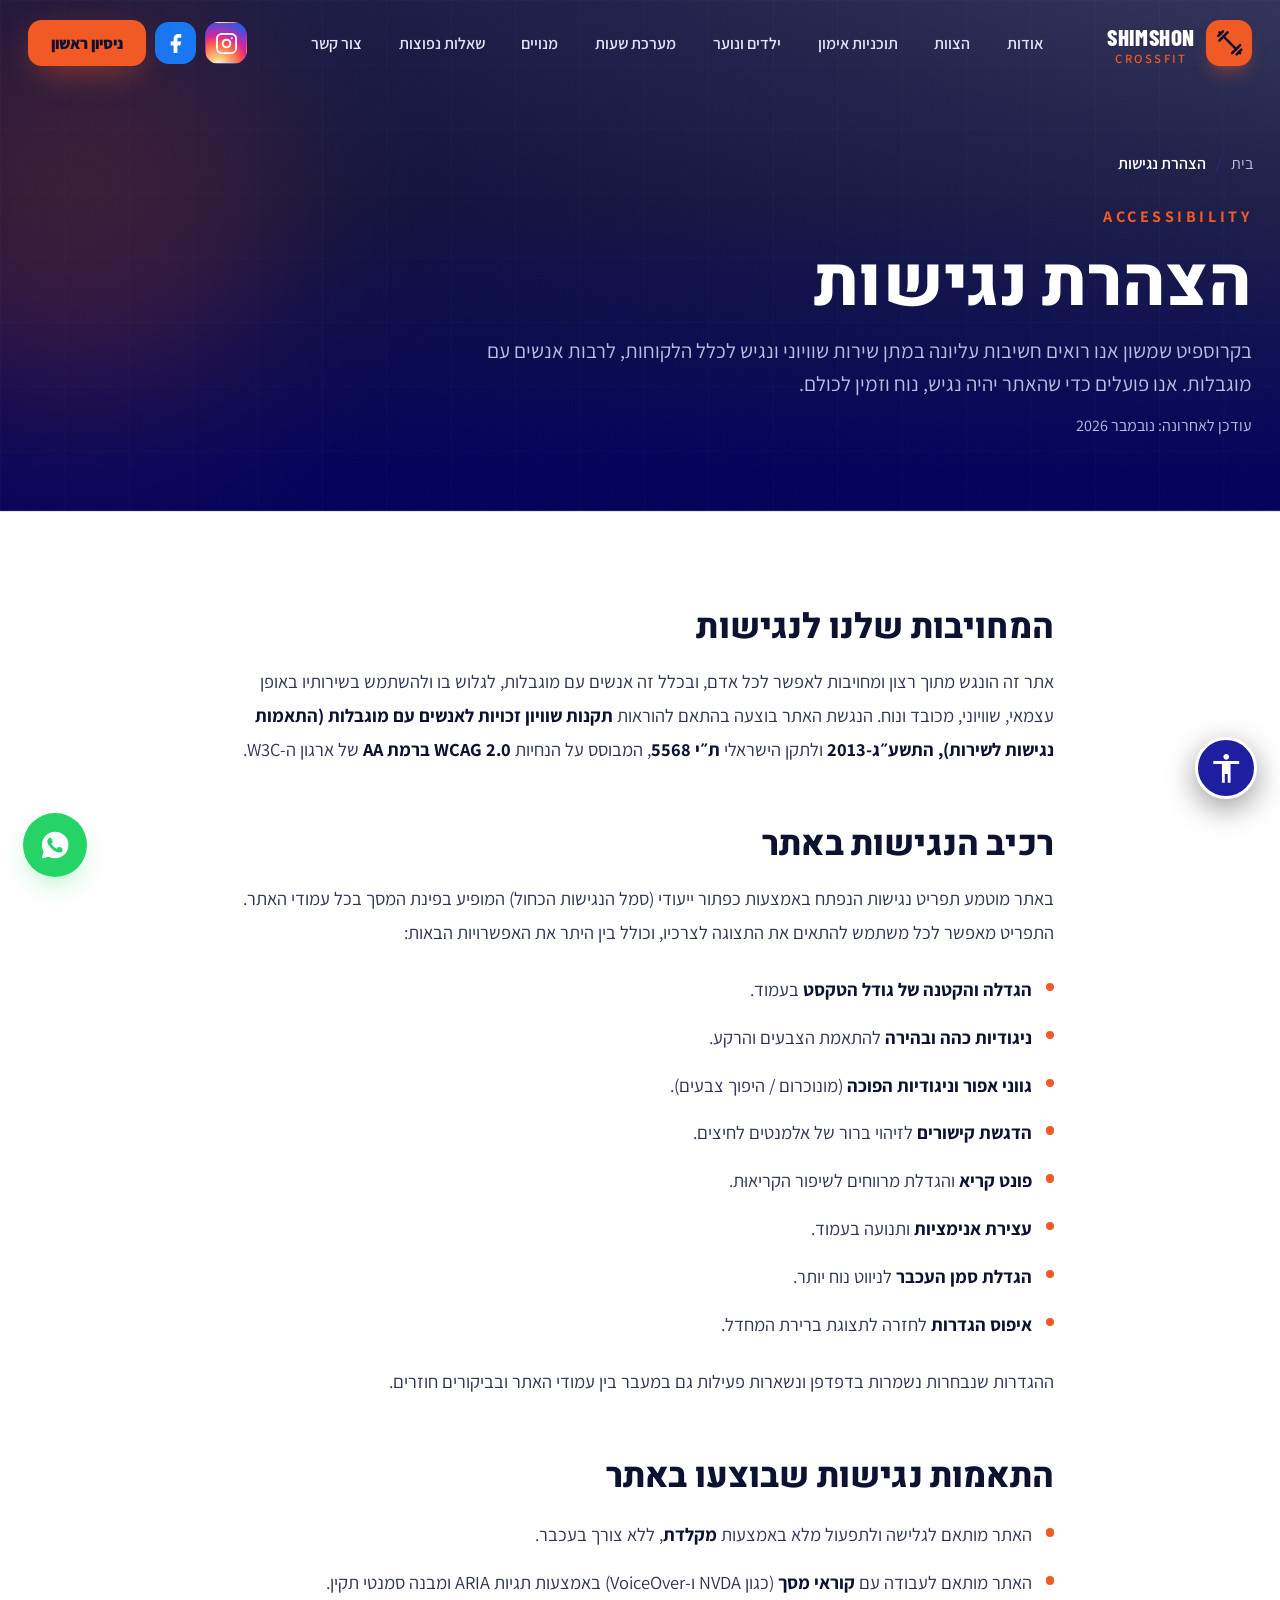
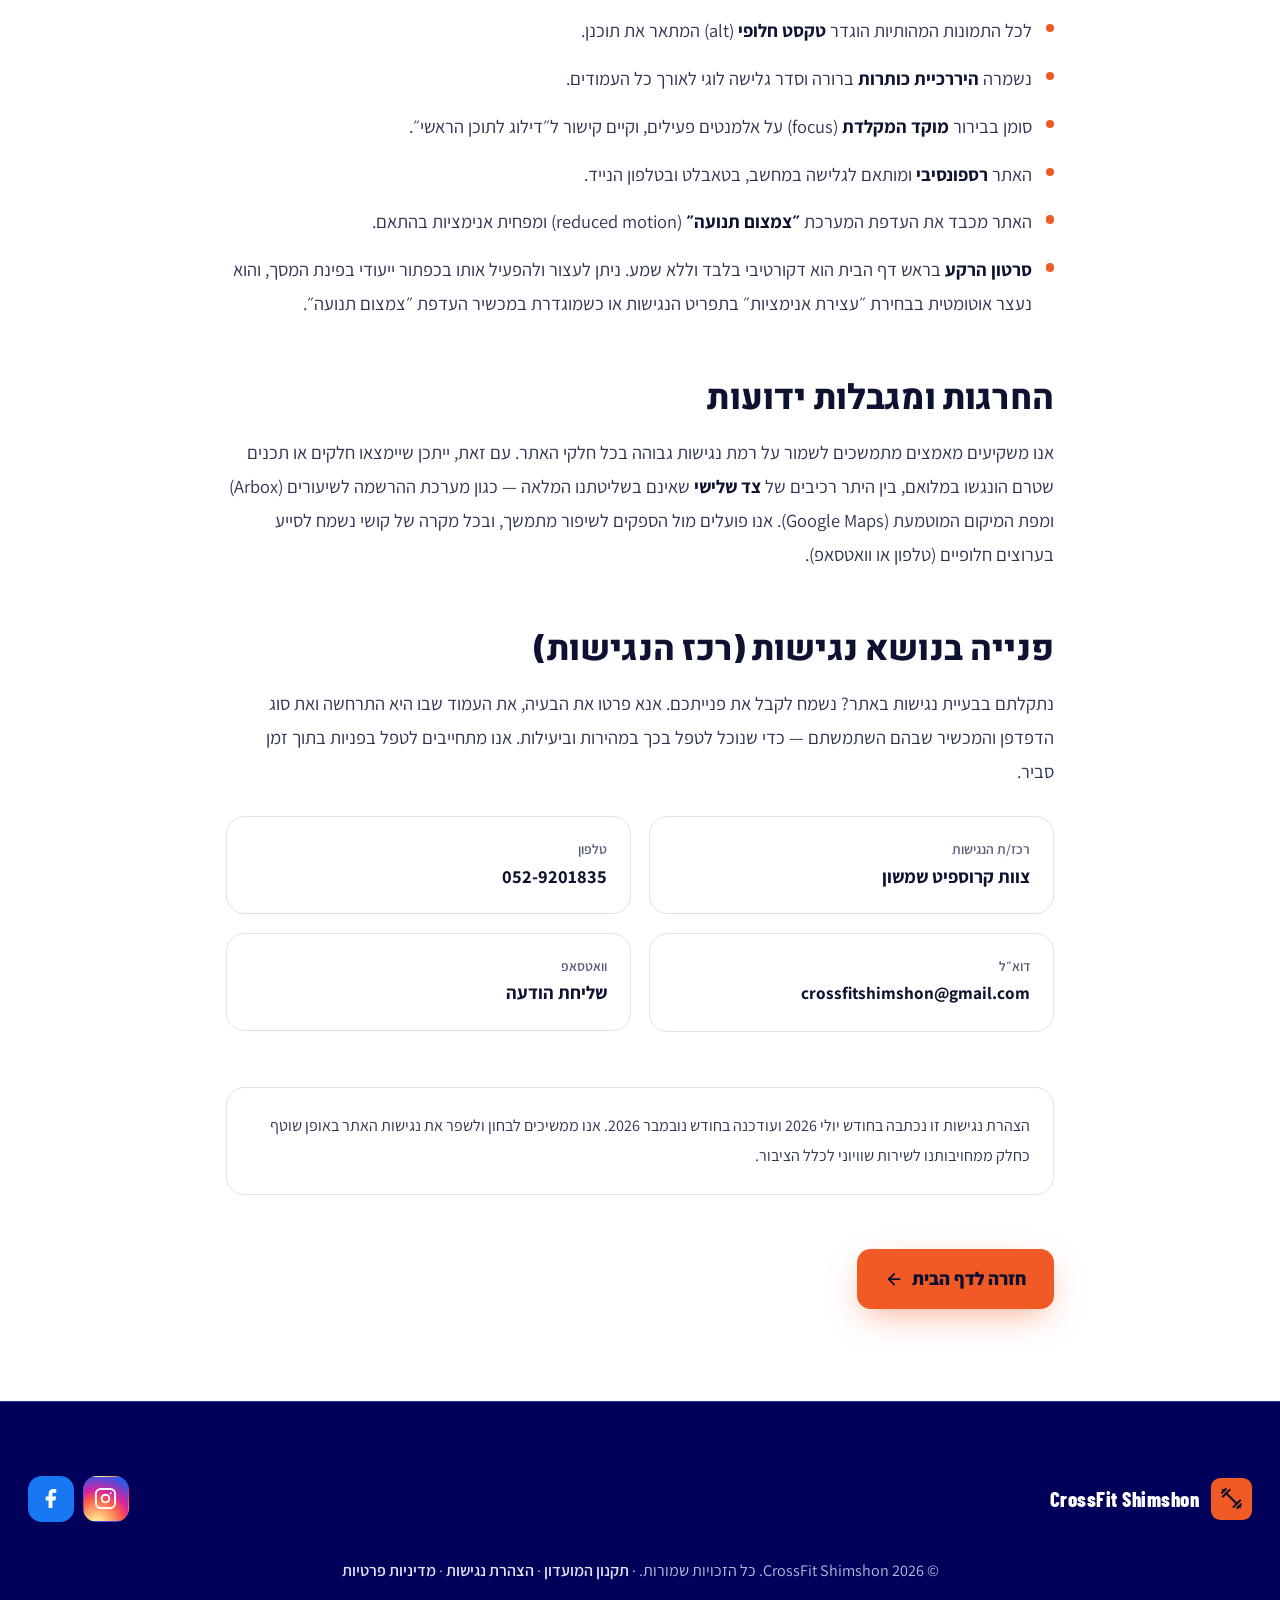
==== commit c682cdfc: "crossfit-shimshon: centred stacked nav wordmark, sharp coach thumbnails, colour bar per pricing plan" ====
--- a/accessibility.html
+++ b/accessibility.html
@@ -175,7 +175,7 @@
         <span class="grid h-10 w-10 place-items-center rounded-xl bg-primary text-ink shadow-lg shadow-primary/30 transition-transform duration-300 group-hover:rotate-[-8deg]">
           <svg class="h-6 w-6" viewBox="0 0 24 24" fill="none" stroke="currentColor" stroke-width="2.2" stroke-linecap="round" stroke-linejoin="round" aria-hidden="true"><path d="m6.5 6.5 11 11"/><path d="m21 21-1-1"/><path d="m3 3 1 1"/><path d="m18 22 4-4"/><path d="m2 6 4-4"/><path d="m3 10 7-7"/><path d="m14 21 7-7"/></svg>
         </span>
-        <span class="flex flex-col leading-none">
+        <span class="flex flex-col items-center leading-none">
           <span class="font-display text-xl font-extrabold tracking-wide text-fg">SHIMSHON</span>
           <span class="text-[11px] font-semibold tracking-[.2em] text-primary-fg">CROSSFIT</span>
         </span>
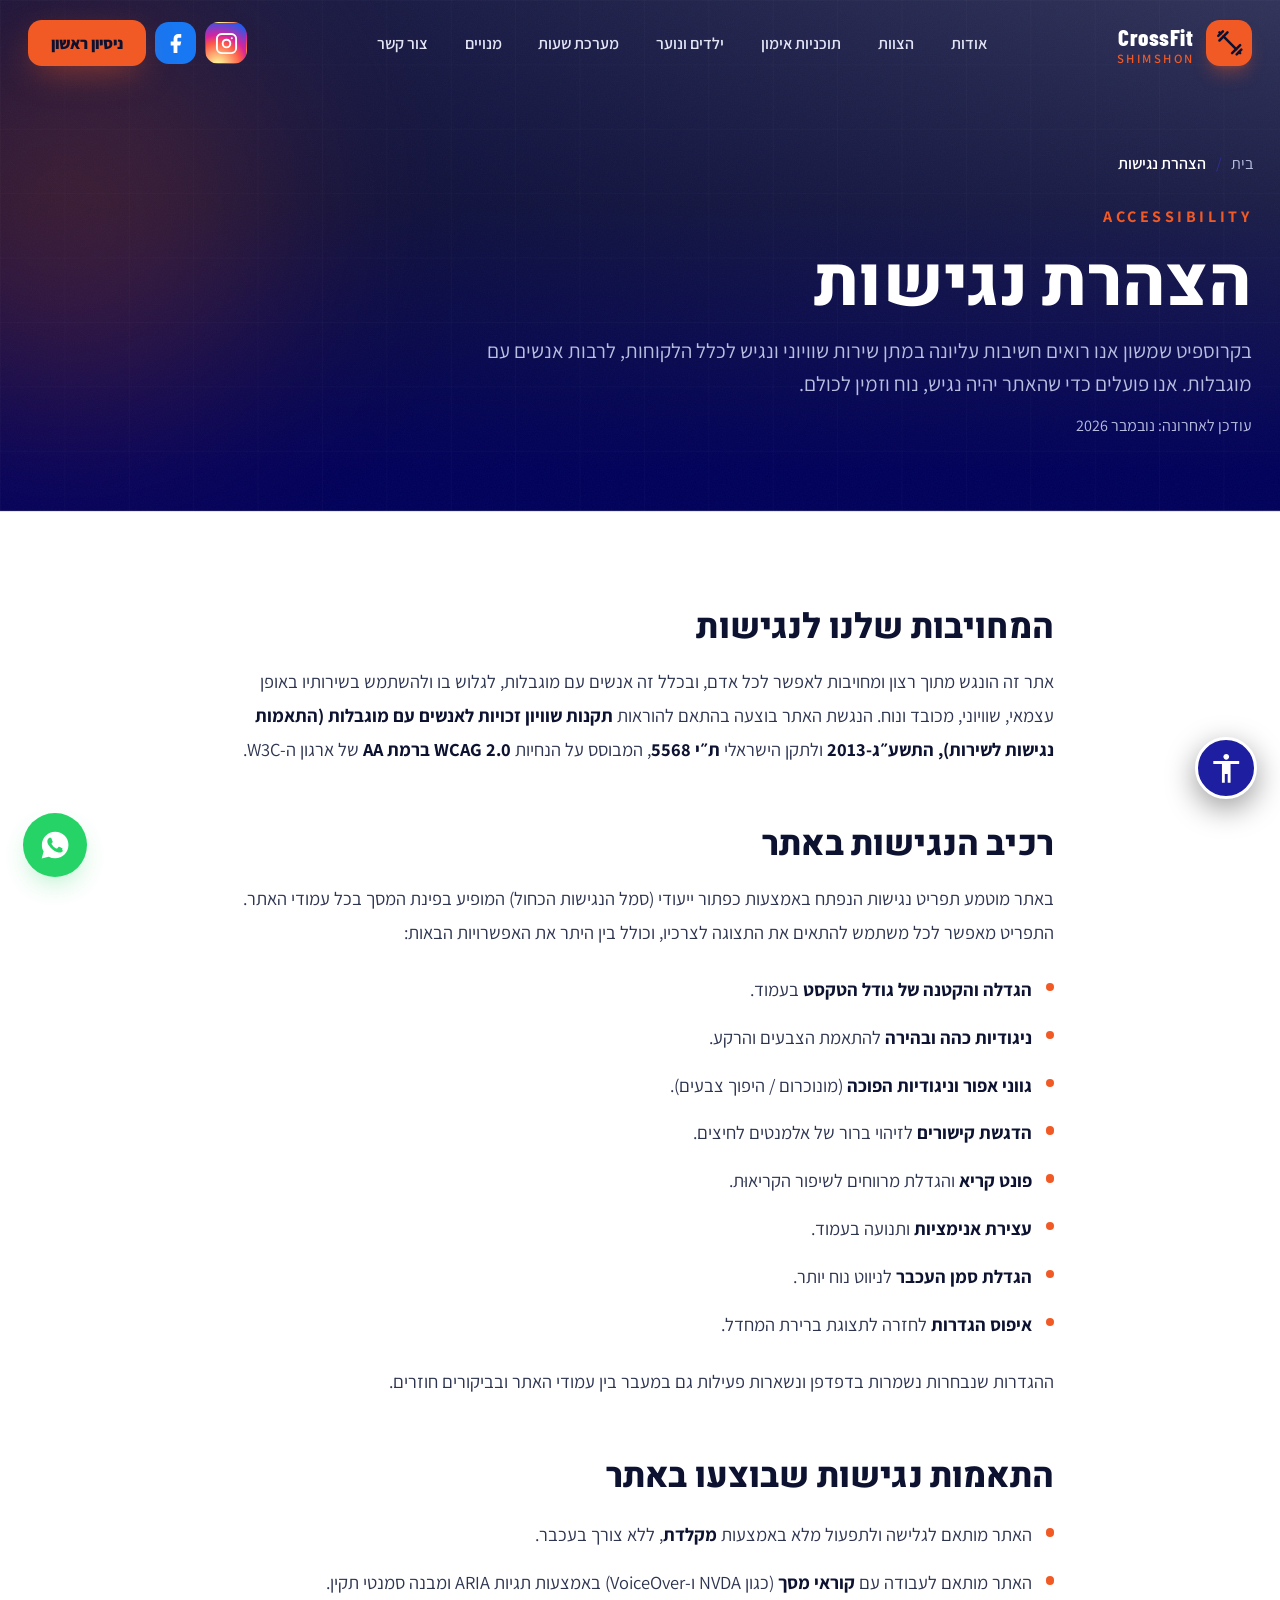
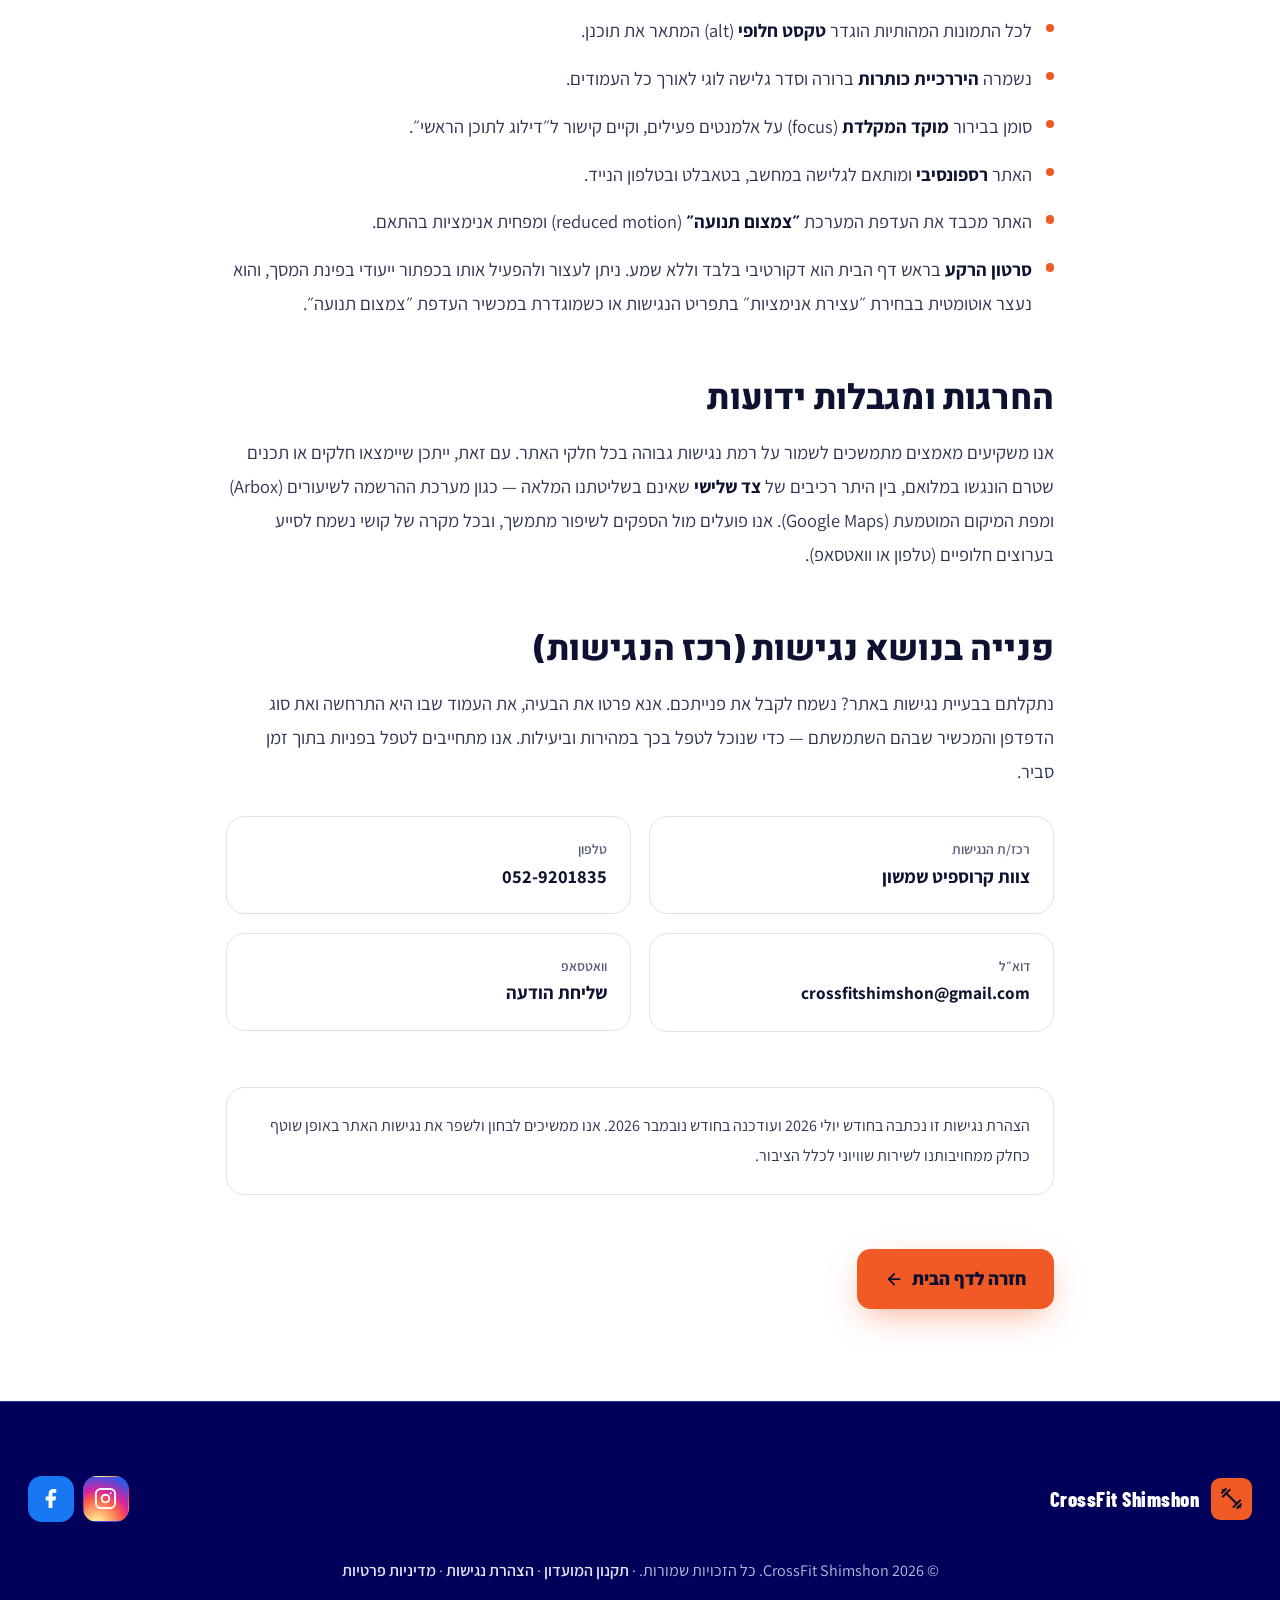
==== commit 3dc9ac2a: "crossfit-shimshon: Why Shimshon section, coloured plan headers, large coach portraits, consistent wo" ====
--- a/accessibility.html
+++ b/accessibility.html
@@ -176,8 +176,8 @@
           <svg class="h-6 w-6" viewBox="0 0 24 24" fill="none" stroke="currentColor" stroke-width="2.2" stroke-linecap="round" stroke-linejoin="round" aria-hidden="true"><path d="m6.5 6.5 11 11"/><path d="m21 21-1-1"/><path d="m3 3 1 1"/><path d="m18 22 4-4"/><path d="m2 6 4-4"/><path d="m3 10 7-7"/><path d="m14 21 7-7"/></svg>
         </span>
         <span class="flex flex-col items-center leading-none">
-          <span class="font-display text-xl font-extrabold tracking-wide text-fg">SHIMSHON</span>
-          <span class="text-[11px] font-semibold tracking-[.2em] text-primary-fg">CROSSFIT</span>
+          <span class="font-display text-xl font-extrabold tracking-wide text-fg">CrossFit</span>
+          <span class="text-[11px] font-semibold tracking-[.2em] text-primary-fg">SHIMSHON</span>
         </span>
       </a>
 
@@ -188,7 +188,6 @@
         <li><a class="navlink rounded-lg px-3.5 py-2 text-sm font-semibold text-fg-2 transition-colors hover:text-fg" href="kids.html">ילדים ונוער</a></li>
         <li><a class="navlink rounded-lg px-3.5 py-2 text-sm font-semibold text-fg-2 transition-colors hover:text-fg" href="index.html#schedule">מערכת שעות</a></li>
         <li><a class="navlink rounded-lg px-3.5 py-2 text-sm font-semibold text-fg-2 transition-colors hover:text-fg" href="index.html#pricing">מנויים</a></li>
-        <li><a class="navlink rounded-lg px-3.5 py-2 text-sm font-semibold text-fg-2 transition-colors hover:text-fg" href="index.html#faq">שאלות נפוצות</a></li>
         <li><a class="navlink rounded-lg px-3.5 py-2 text-sm font-semibold text-fg-2 transition-colors hover:text-fg" href="#contact">צור קשר</a></li>
       </ul>
 
@@ -218,7 +217,6 @@
         <li><a class="mobilelink block rounded-xl px-4 py-3 font-semibold text-fg-2 hover:bg-surface-2 hover:text-fg" href="kids.html">ילדים ונוער</a></li>
         <li><a class="mobilelink block rounded-xl px-4 py-3 font-semibold text-fg-2 hover:bg-surface-2 hover:text-fg" href="index.html#schedule">מערכת שעות</a></li>
         <li><a class="mobilelink block rounded-xl px-4 py-3 font-semibold text-fg-2 hover:bg-surface-2 hover:text-fg" href="index.html#pricing">מנויים</a></li>
-        <li><a class="mobilelink block rounded-xl px-4 py-3 font-semibold text-fg-2 hover:bg-surface-2 hover:text-fg" href="index.html#faq">שאלות נפוצות</a></li>
         <li><a class="mobilelink block rounded-xl px-4 py-3 font-semibold text-fg-2 hover:bg-surface-2 hover:text-fg" href="#contact">צור קשר</a></li>
       </ul>
       <a href="index.html#pricing" class="mobilelink btn btn-primary mt-2 flex w-full items-center justify-center rounded-xl bg-primary px-5 py-3 font-extrabold text-ink">ניסיון ראשון</a>
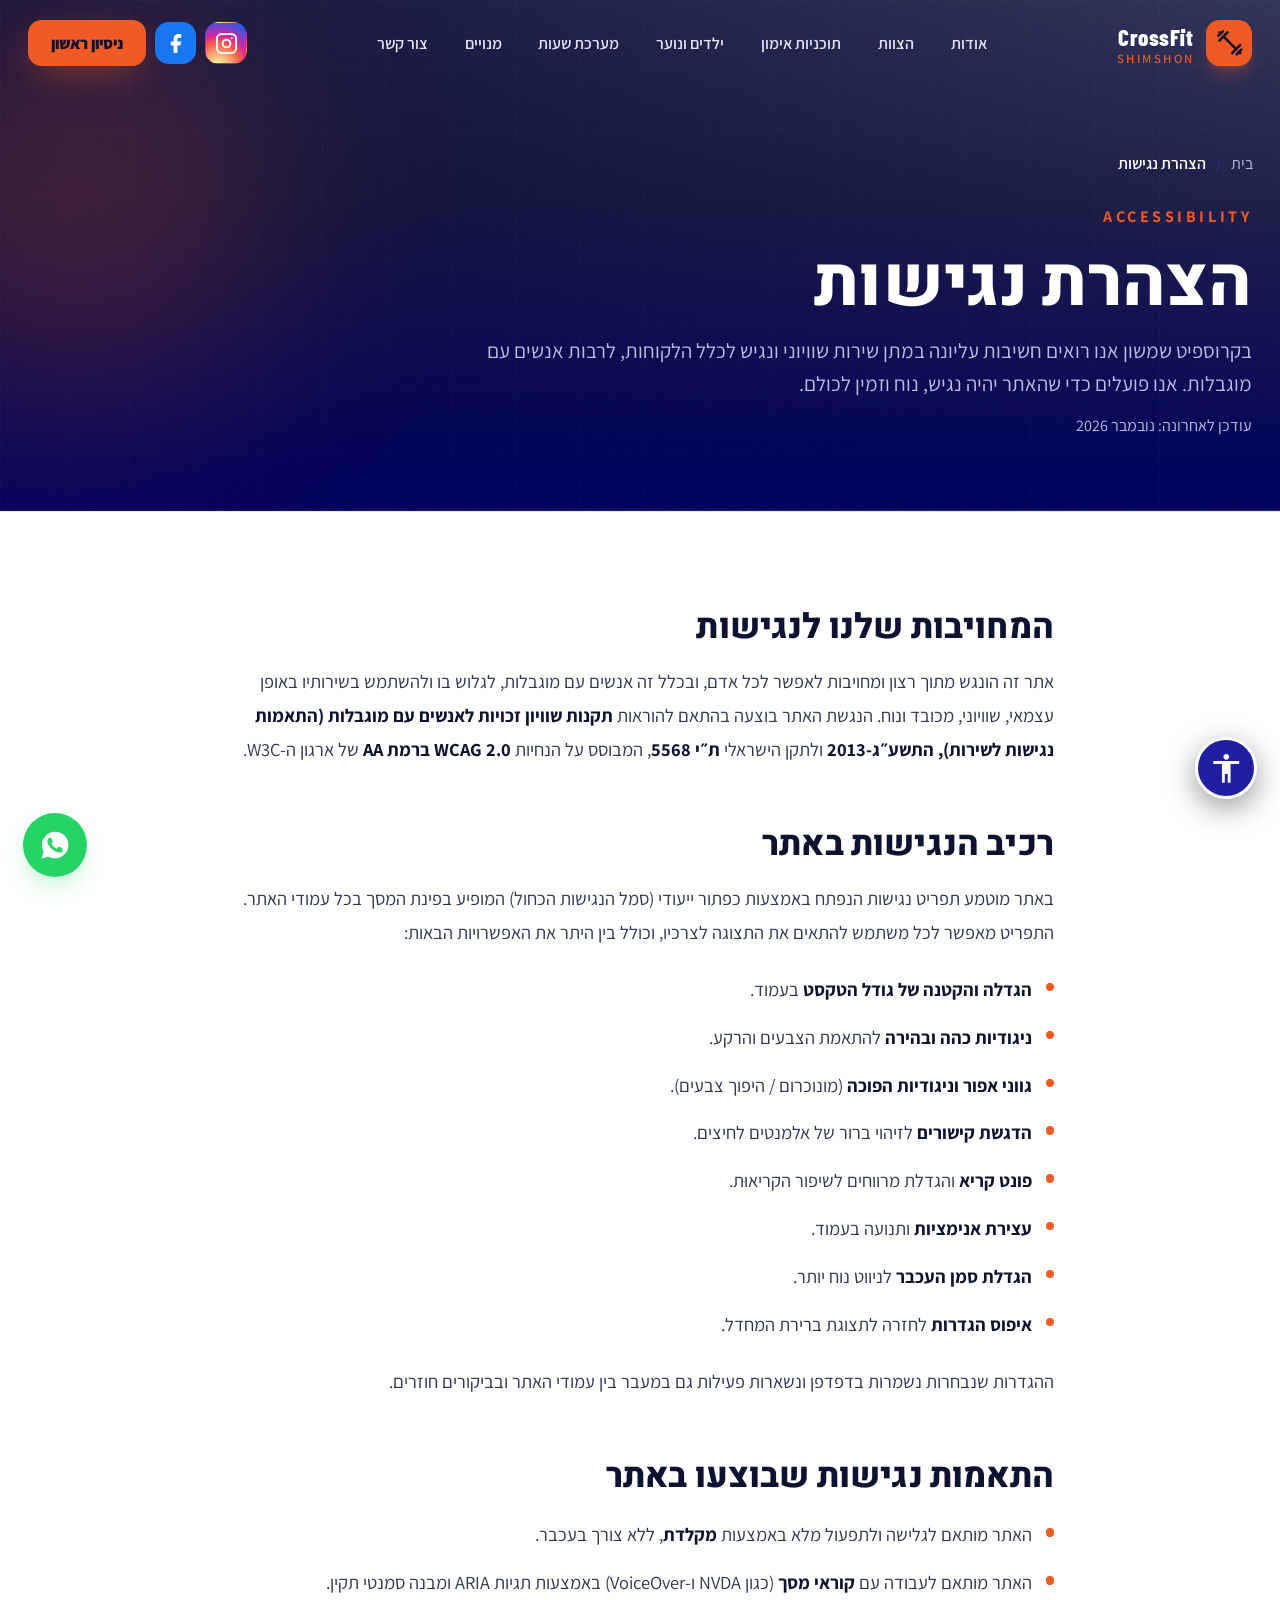
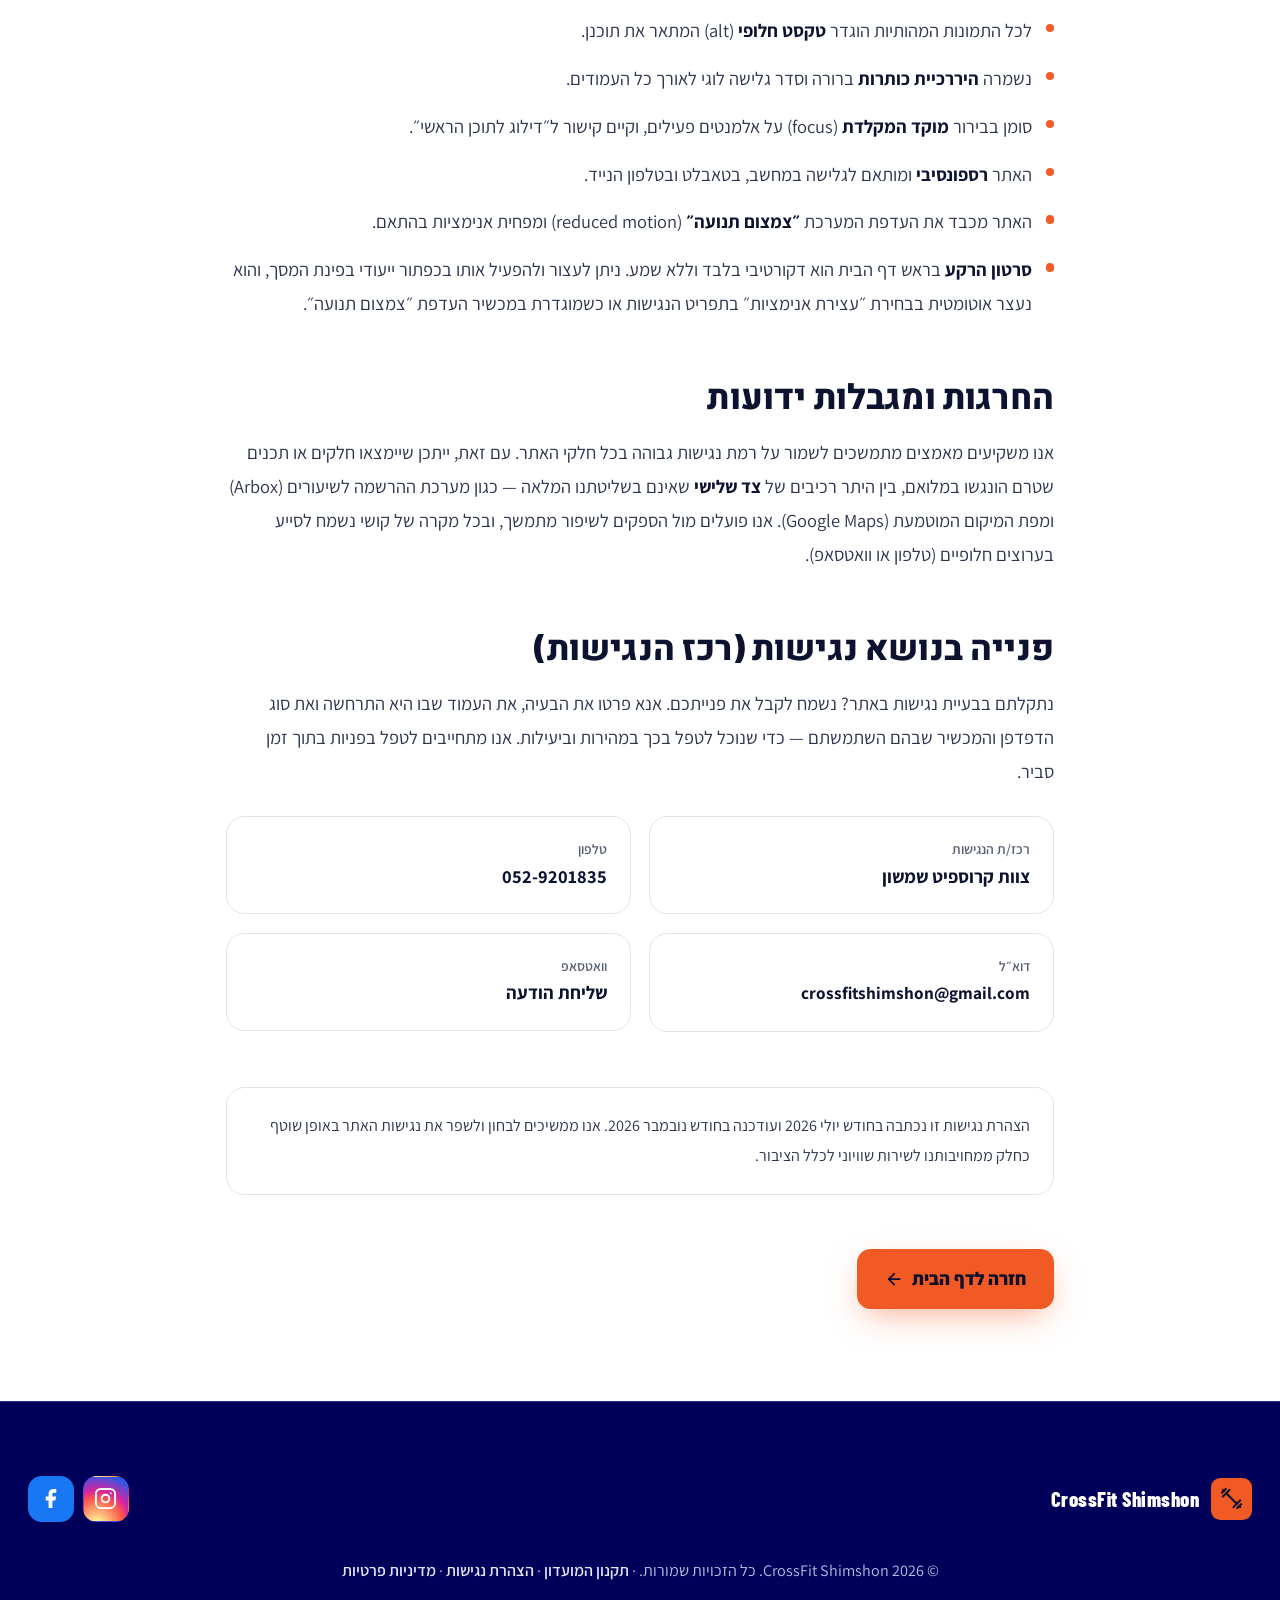
==== commit 1b5ebce9: "Square tittle on the i of every CrossFit wordmark (header, hero, footer), all pages Co-Authored-By: " ====
--- a/accessibility.html
+++ b/accessibility.html
@@ -31,6 +31,9 @@
     }
 
     html { scroll-behavior: smooth; }
+    /* CrossFit wordmark: square tittle over the "i", as in the official logo */
+    .cf-i { position: relative; display: inline-block; line-height: 1; }
+    .cf-i::after { content: ""; position: absolute; left: 50%; top: .16em; width: .16em; height: .16em; background: currentColor; transform: translateX(-50%); }
     body { background-color: rgb(var(--c-base)); }
 
     /* ── Desktop display scale — page reads too small at 100% browser zoom ── */
@@ -176,7 +179,7 @@
           <svg class="h-6 w-6" viewBox="0 0 24 24" fill="none" stroke="currentColor" stroke-width="2.2" stroke-linecap="round" stroke-linejoin="round" aria-hidden="true"><path d="m6.5 6.5 11 11"/><path d="m21 21-1-1"/><path d="m3 3 1 1"/><path d="m18 22 4-4"/><path d="m2 6 4-4"/><path d="m3 10 7-7"/><path d="m14 21 7-7"/></svg>
         </span>
         <span class="flex flex-col items-center leading-none">
-          <span class="font-display text-xl font-extrabold tracking-wide text-fg">CrossFit</span>
+          <span class="font-display text-xl font-extrabold tracking-wide text-fg">CrossF<span class="cf-i">ı</span>t</span>
           <span class="text-[11px] font-semibold tracking-[.2em] text-primary-fg">SHIMSHON</span>
         </span>
       </a>
@@ -349,7 +352,7 @@
         <div class="flex flex-col items-center justify-between gap-6 sm:flex-row">
           <a href="index.html" class="flex items-center gap-2.5" aria-label="קרוספיט שמשון">
             <span class="grid h-9 w-9 place-items-center rounded-lg bg-primary text-ink"><svg class="h-5 w-5" viewBox="0 0 24 24" fill="none" stroke="currentColor" stroke-width="2.2" stroke-linecap="round" stroke-linejoin="round" aria-hidden="true"><path d="m6.5 6.5 11 11"/><path d="m21 21-1-1"/><path d="m3 3 1 1"/><path d="m18 22 4-4"/><path d="m2 6 4-4"/><path d="m3 10 7-7"/><path d="m14 21 7-7"/></svg></span>
-            <span class="font-display text-lg font-extrabold tracking-wide text-fg">CrossFit Shimshon</span>
+            <span class="font-display text-lg font-extrabold tracking-wide text-fg">CrossF<span class="cf-i">ı</span>t Shimshon</span>
           </a>
 
           <div class="flex items-center gap-2">
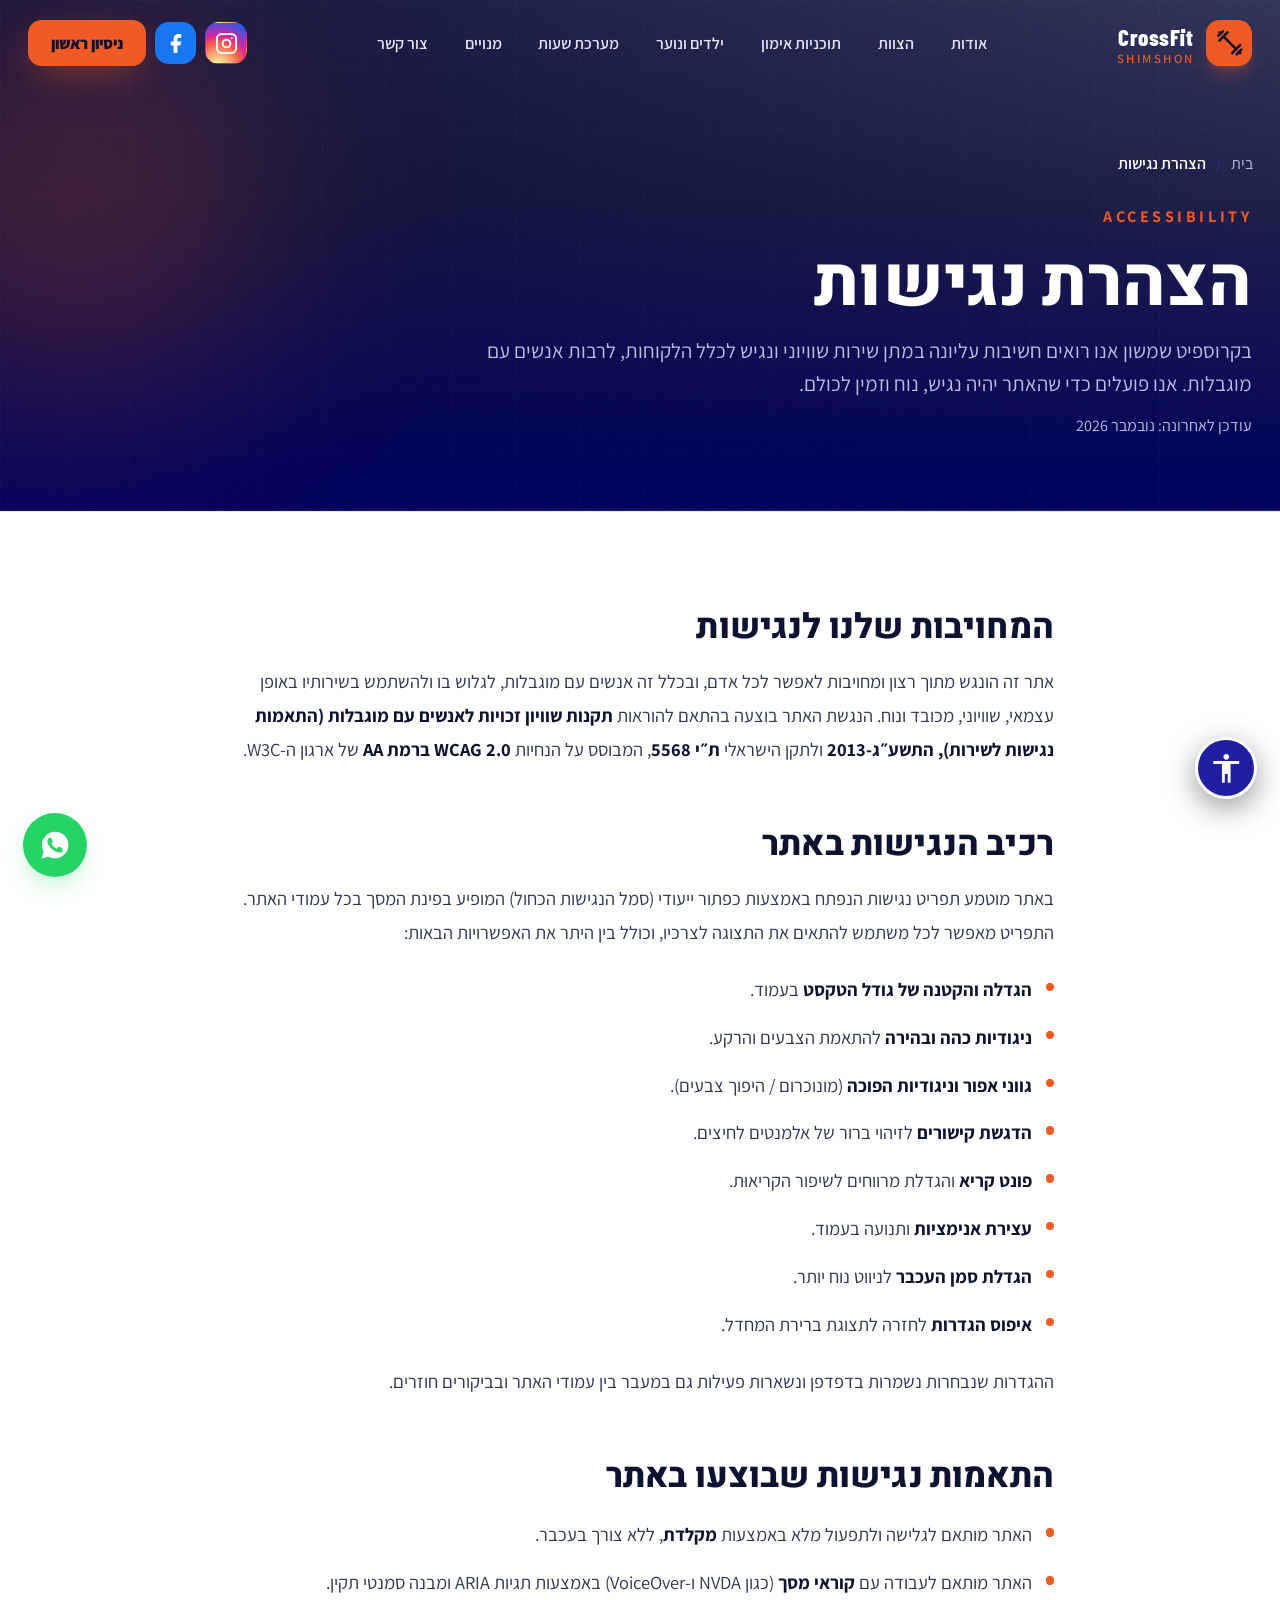
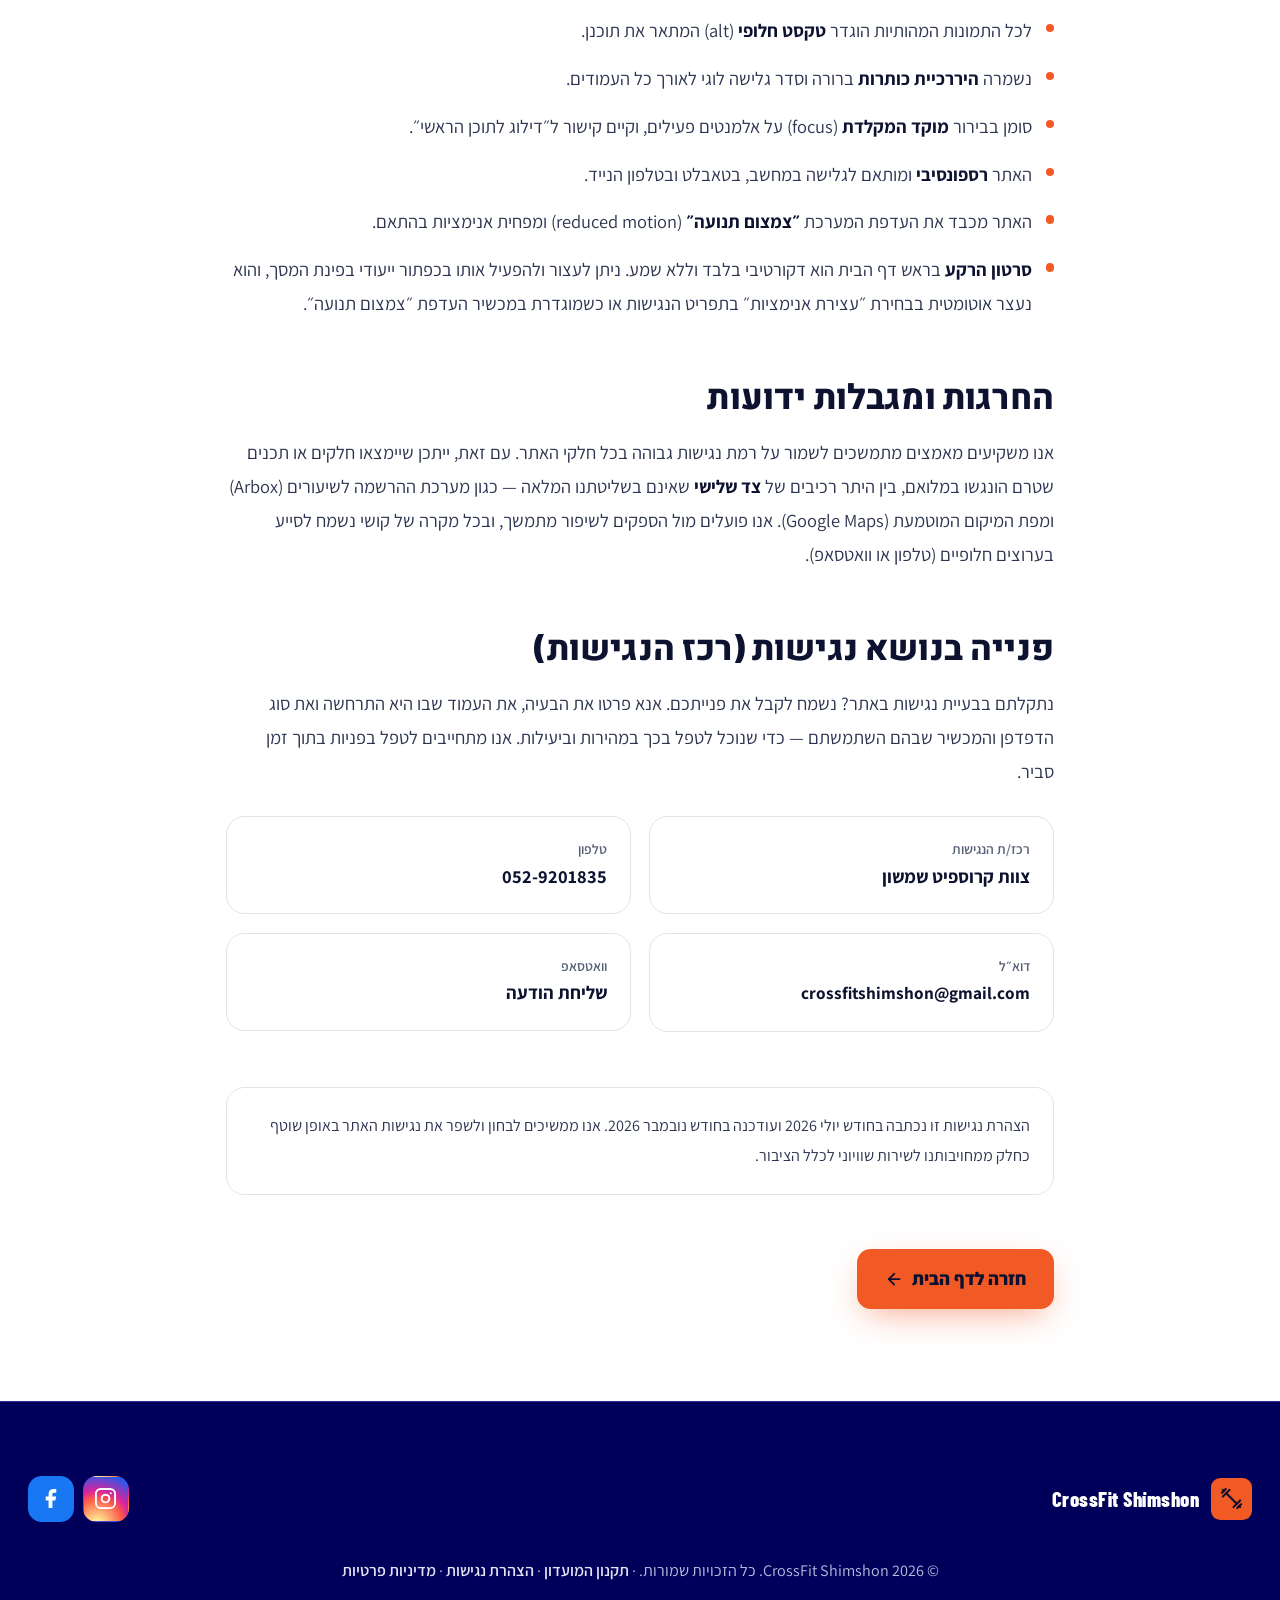
==== commit 47ebdb78: "Square tittle on Shimshon (hero, footer); team back-link ABOUT US -> עלינו Co-Authored-By: Claude Op" ====
--- a/accessibility.html
+++ b/accessibility.html
@@ -34,6 +34,7 @@
     /* CrossFit wordmark: square tittle over the "i", as in the official logo */
     .cf-i { position: relative; display: inline-block; line-height: 1; }
     .cf-i::after { content: ""; position: absolute; left: 50%; top: .16em; width: .16em; height: .16em; background: currentColor; transform: translateX(-50%); }
+    .gradient-text .cf-i::after { background: #F15A24; }
     body { background-color: rgb(var(--c-base)); }
 
     /* ── Desktop display scale — page reads too small at 100% browser zoom ── */
@@ -352,7 +353,7 @@
         <div class="flex flex-col items-center justify-between gap-6 sm:flex-row">
           <a href="index.html" class="flex items-center gap-2.5" aria-label="קרוספיט שמשון">
             <span class="grid h-9 w-9 place-items-center rounded-lg bg-primary text-ink"><svg class="h-5 w-5" viewBox="0 0 24 24" fill="none" stroke="currentColor" stroke-width="2.2" stroke-linecap="round" stroke-linejoin="round" aria-hidden="true"><path d="m6.5 6.5 11 11"/><path d="m21 21-1-1"/><path d="m3 3 1 1"/><path d="m18 22 4-4"/><path d="m2 6 4-4"/><path d="m3 10 7-7"/><path d="m14 21 7-7"/></svg></span>
-            <span class="font-display text-lg font-extrabold tracking-wide text-fg">CrossF<span class="cf-i">ı</span>t Shimshon</span>
+            <span class="font-display text-lg font-extrabold tracking-wide text-fg">CrossF<span class="cf-i">ı</span>t Sh<span class="cf-i">ı</span>mshon</span>
           </a>
 
           <div class="flex items-center gap-2">
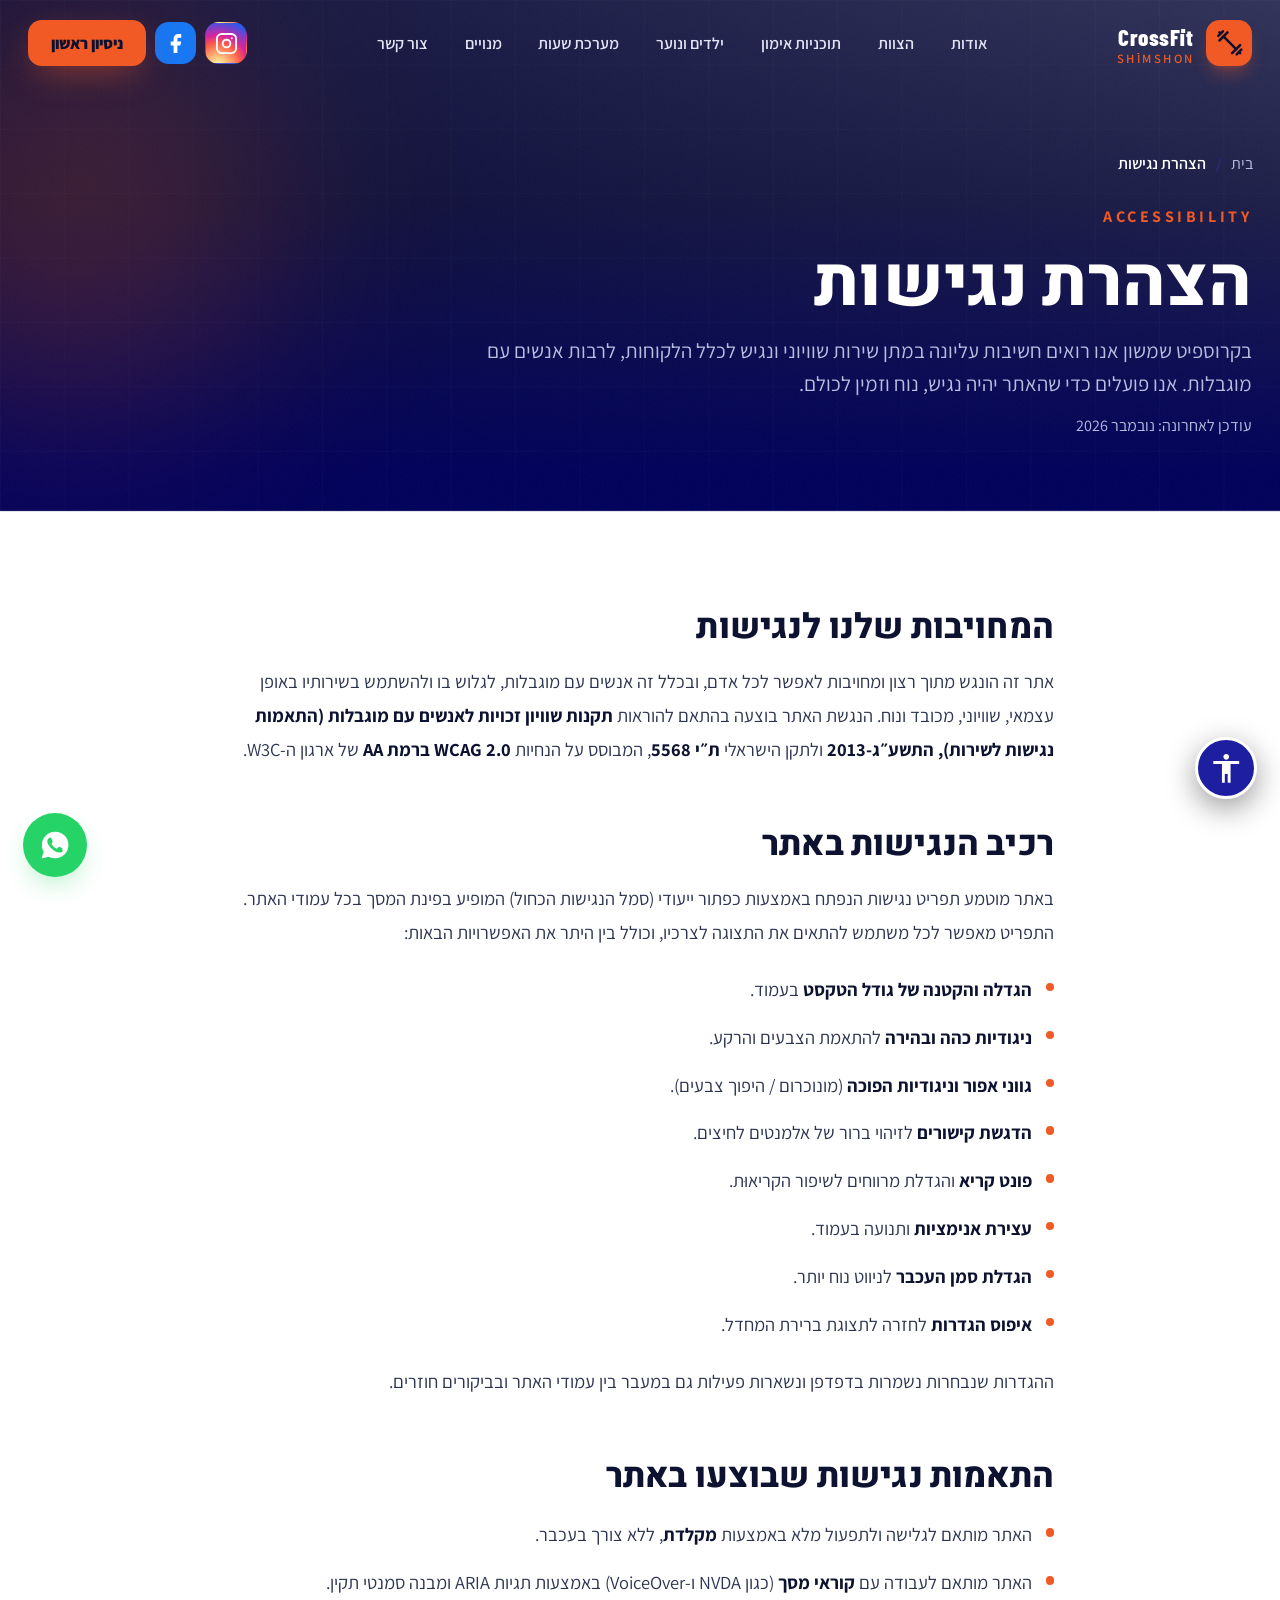
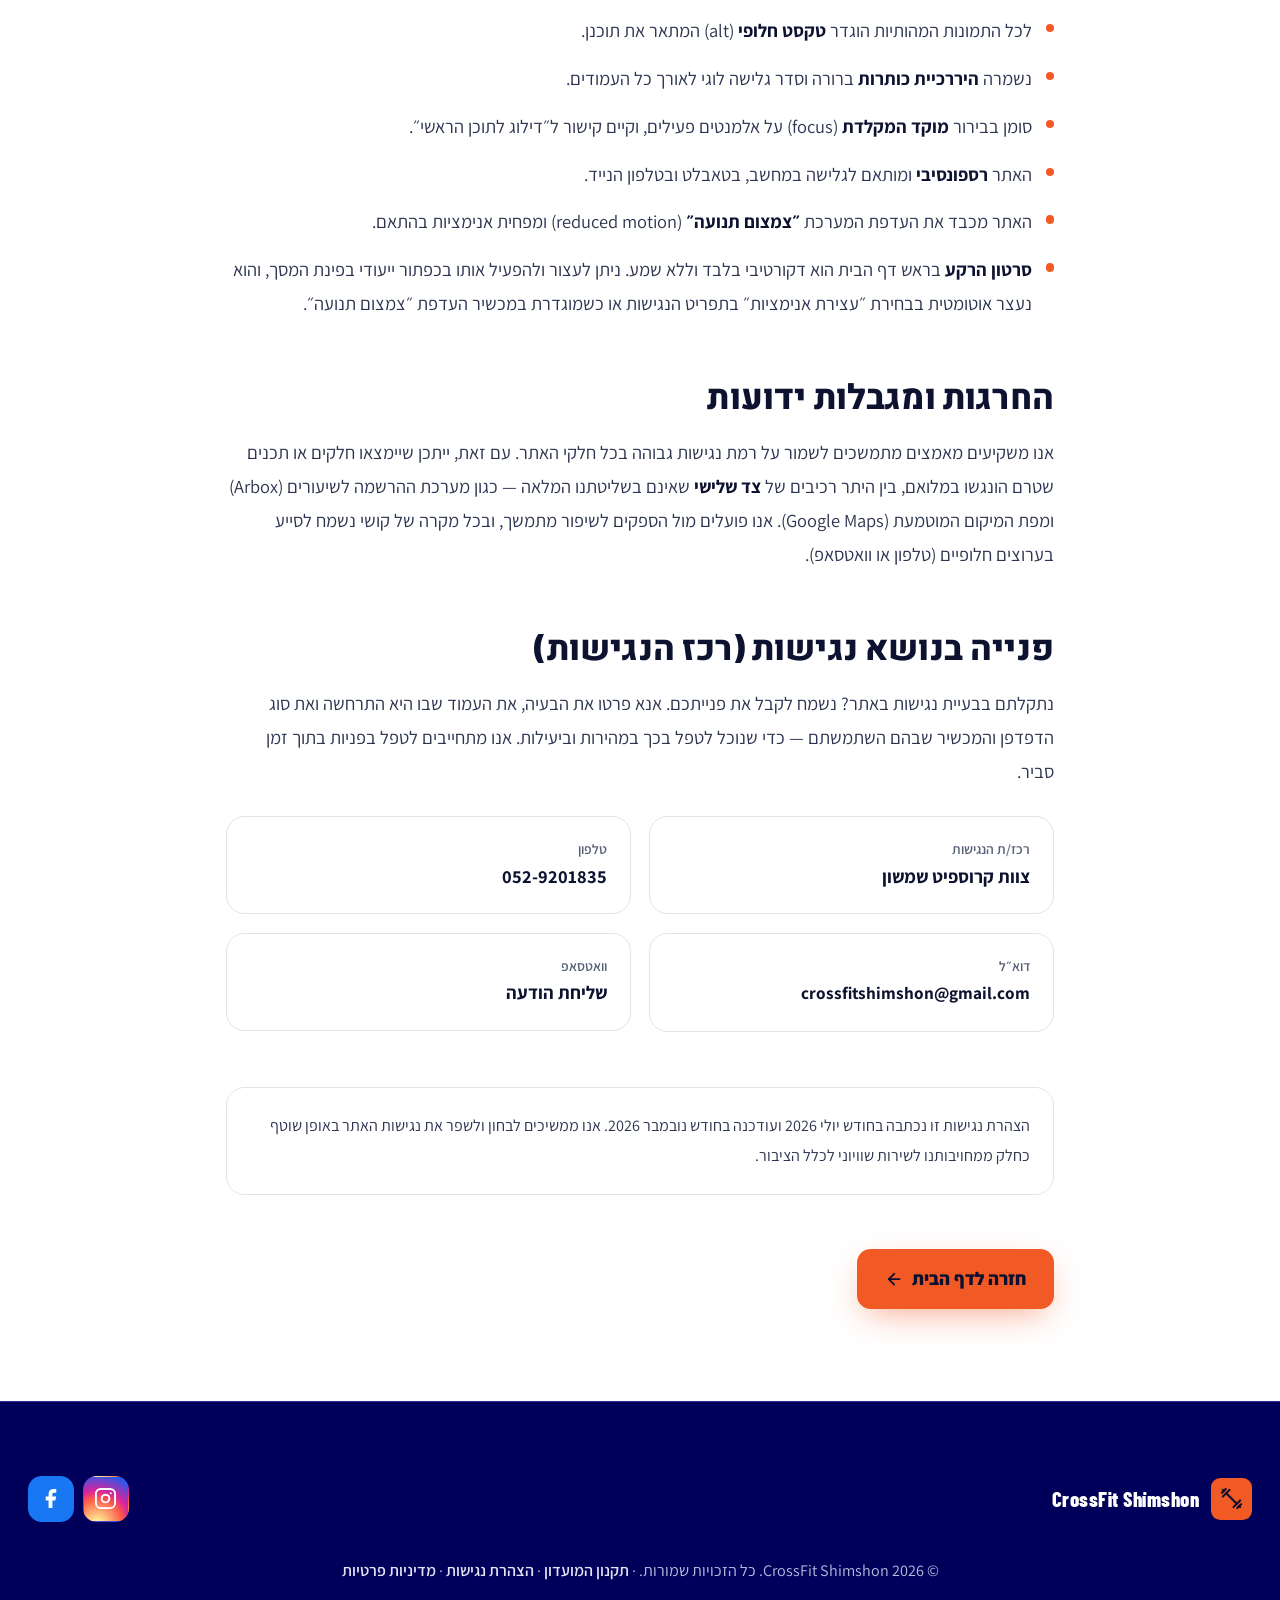
==== commit f0dbf101: "Fix Shimshon i stem in gradient text (Safari), square dot on header SHIMSHON, remove KIDS & TEENS / " ====
--- a/accessibility.html
+++ b/accessibility.html
@@ -34,7 +34,10 @@
     /* CrossFit wordmark: square tittle over the "i", as in the official logo */
     .cf-i { position: relative; display: inline-block; line-height: 1; }
     .cf-i::after { content: ""; position: absolute; left: 50%; top: .16em; width: .16em; height: .16em; background: currentColor; transform: translateX(-50%); }
+    .gradient-text .cf-i { color: #F15A24; -webkit-text-fill-color: #F15A24; }
     .gradient-text .cf-i::after { background: #F15A24; }
+    .cf-I { position: relative; display: inline-block; line-height: 1; }
+    .cf-I::after { content: ""; position: absolute; left: calc(50% - .1em); top: -.03em; width: .13em; height: .13em; background: currentColor; transform: translateX(-50%); }
     body { background-color: rgb(var(--c-base)); }
 
     /* ── Desktop display scale — page reads too small at 100% browser zoom ── */
@@ -181,7 +184,7 @@
         </span>
         <span class="flex flex-col items-center leading-none">
           <span class="font-display text-xl font-extrabold tracking-wide text-fg">CrossF<span class="cf-i">ı</span>t</span>
-          <span class="text-[11px] font-semibold tracking-[.2em] text-primary-fg">SHIMSHON</span>
+          <span class="text-[11px] font-semibold tracking-[.2em] text-primary-fg" aria-label="SHIMSHON">SH<span class="cf-I">I</span>MSHON</span>
         </span>
       </a>
 
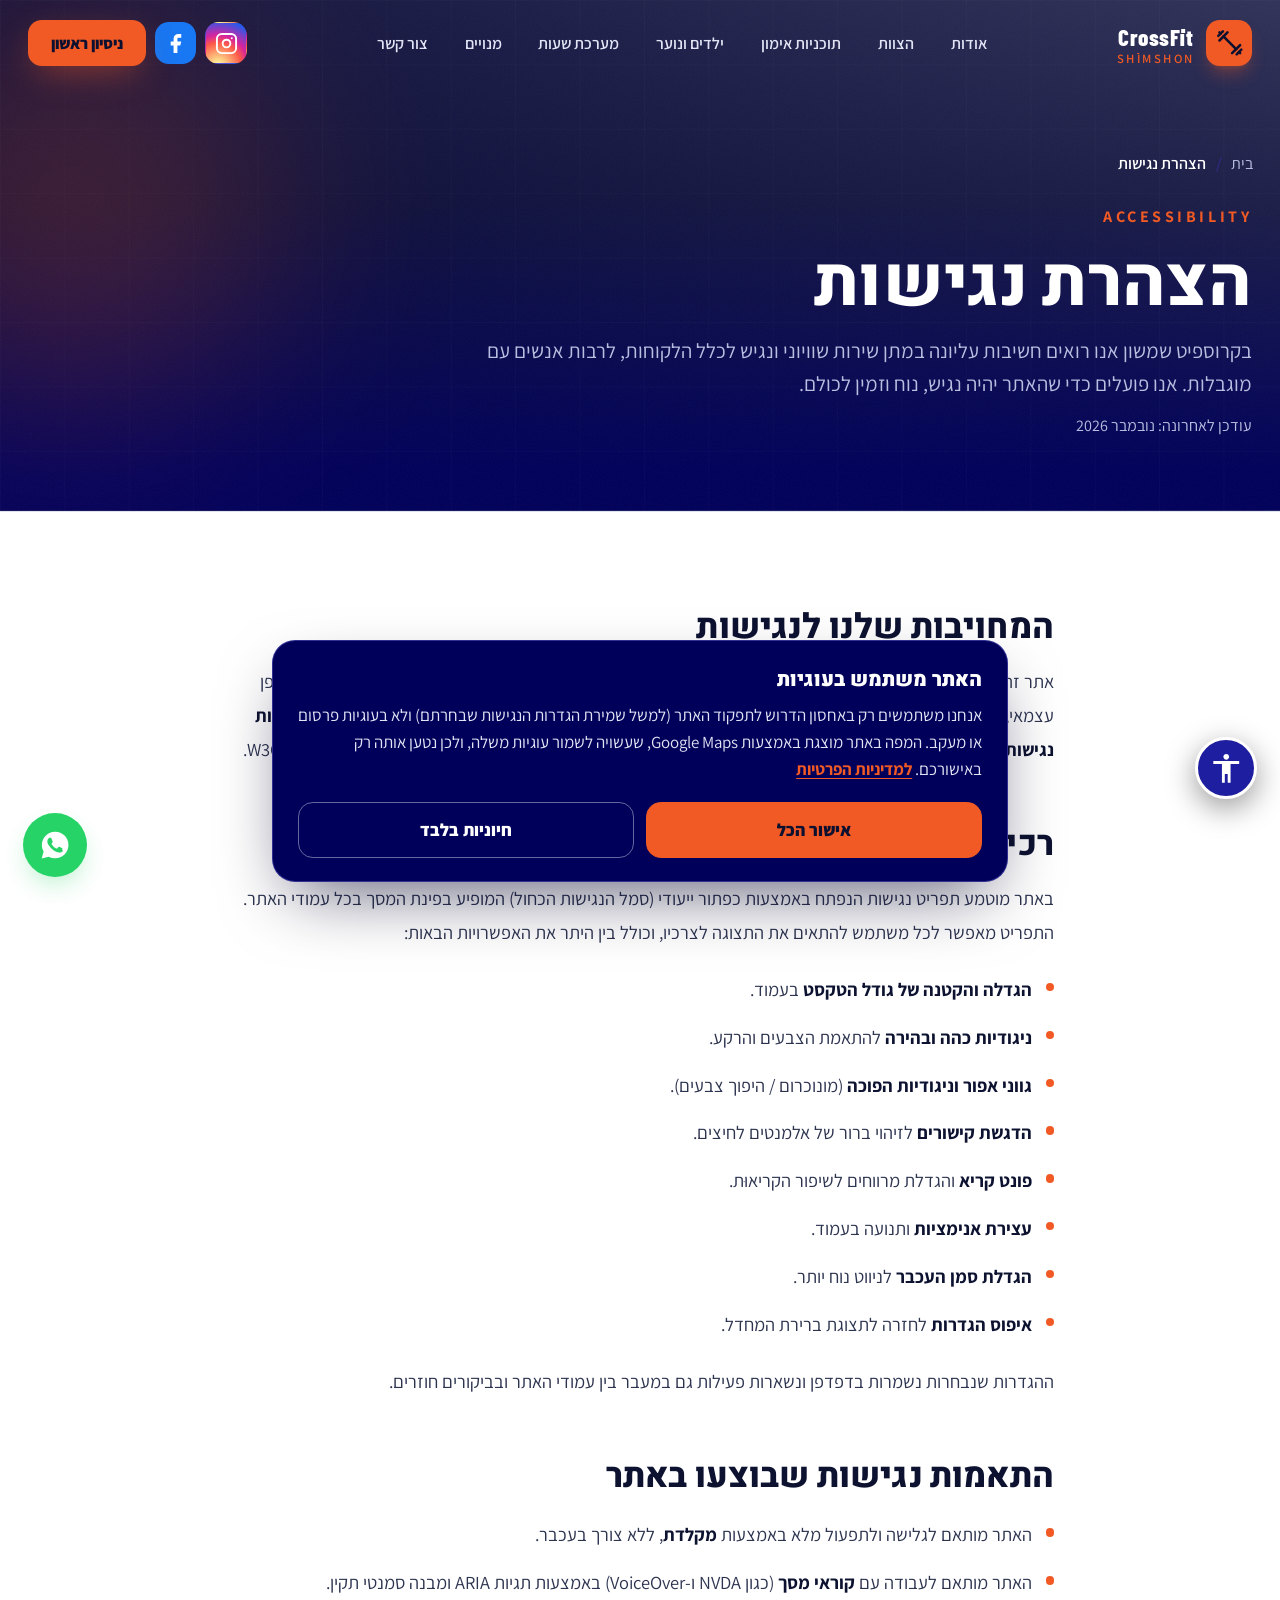
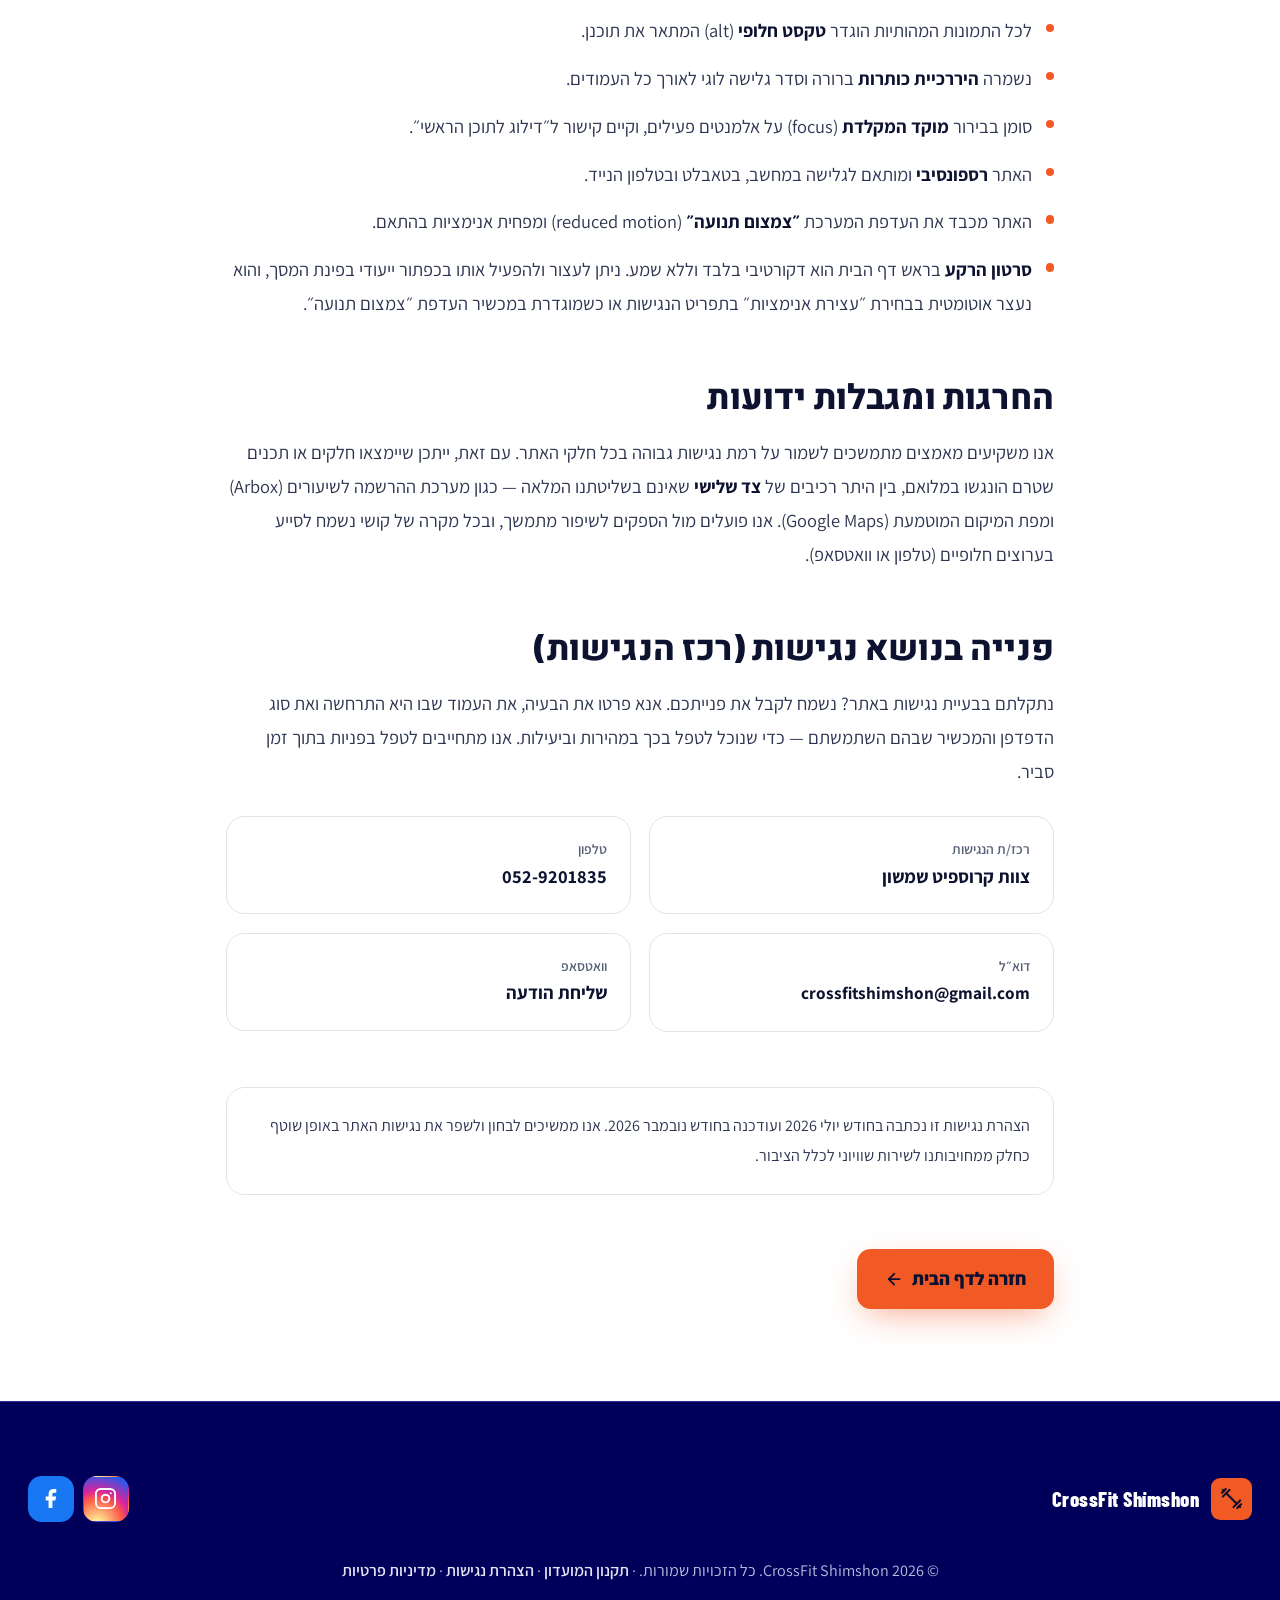
==== commit ee15d37c: "Cookie consent banner on every page; Google Maps loads only with consent - assets/consent.js: bottom" ====
--- a/accessibility.html
+++ b/accessibility.html
@@ -916,5 +916,6 @@
     }
   })();
   </script>
+  <script src="assets/consent.js" defer></script>
 </body>
 </html>
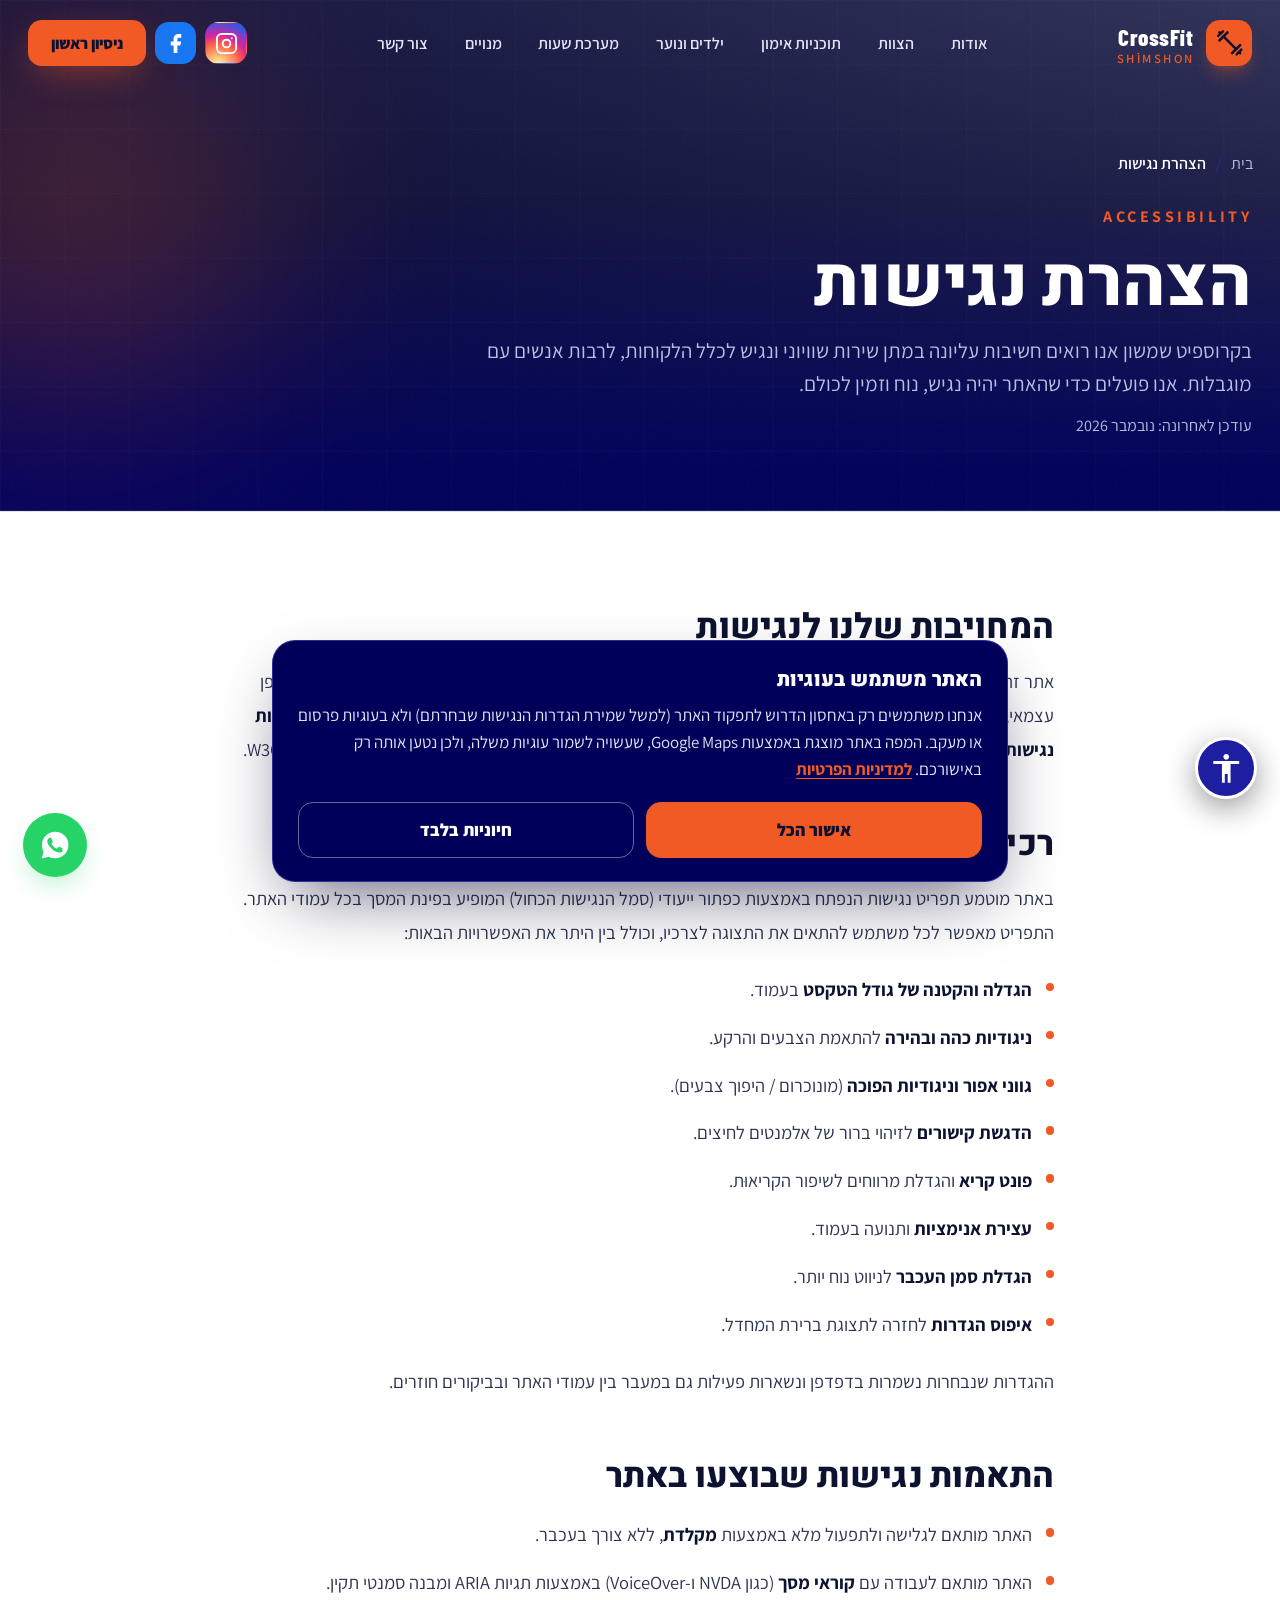
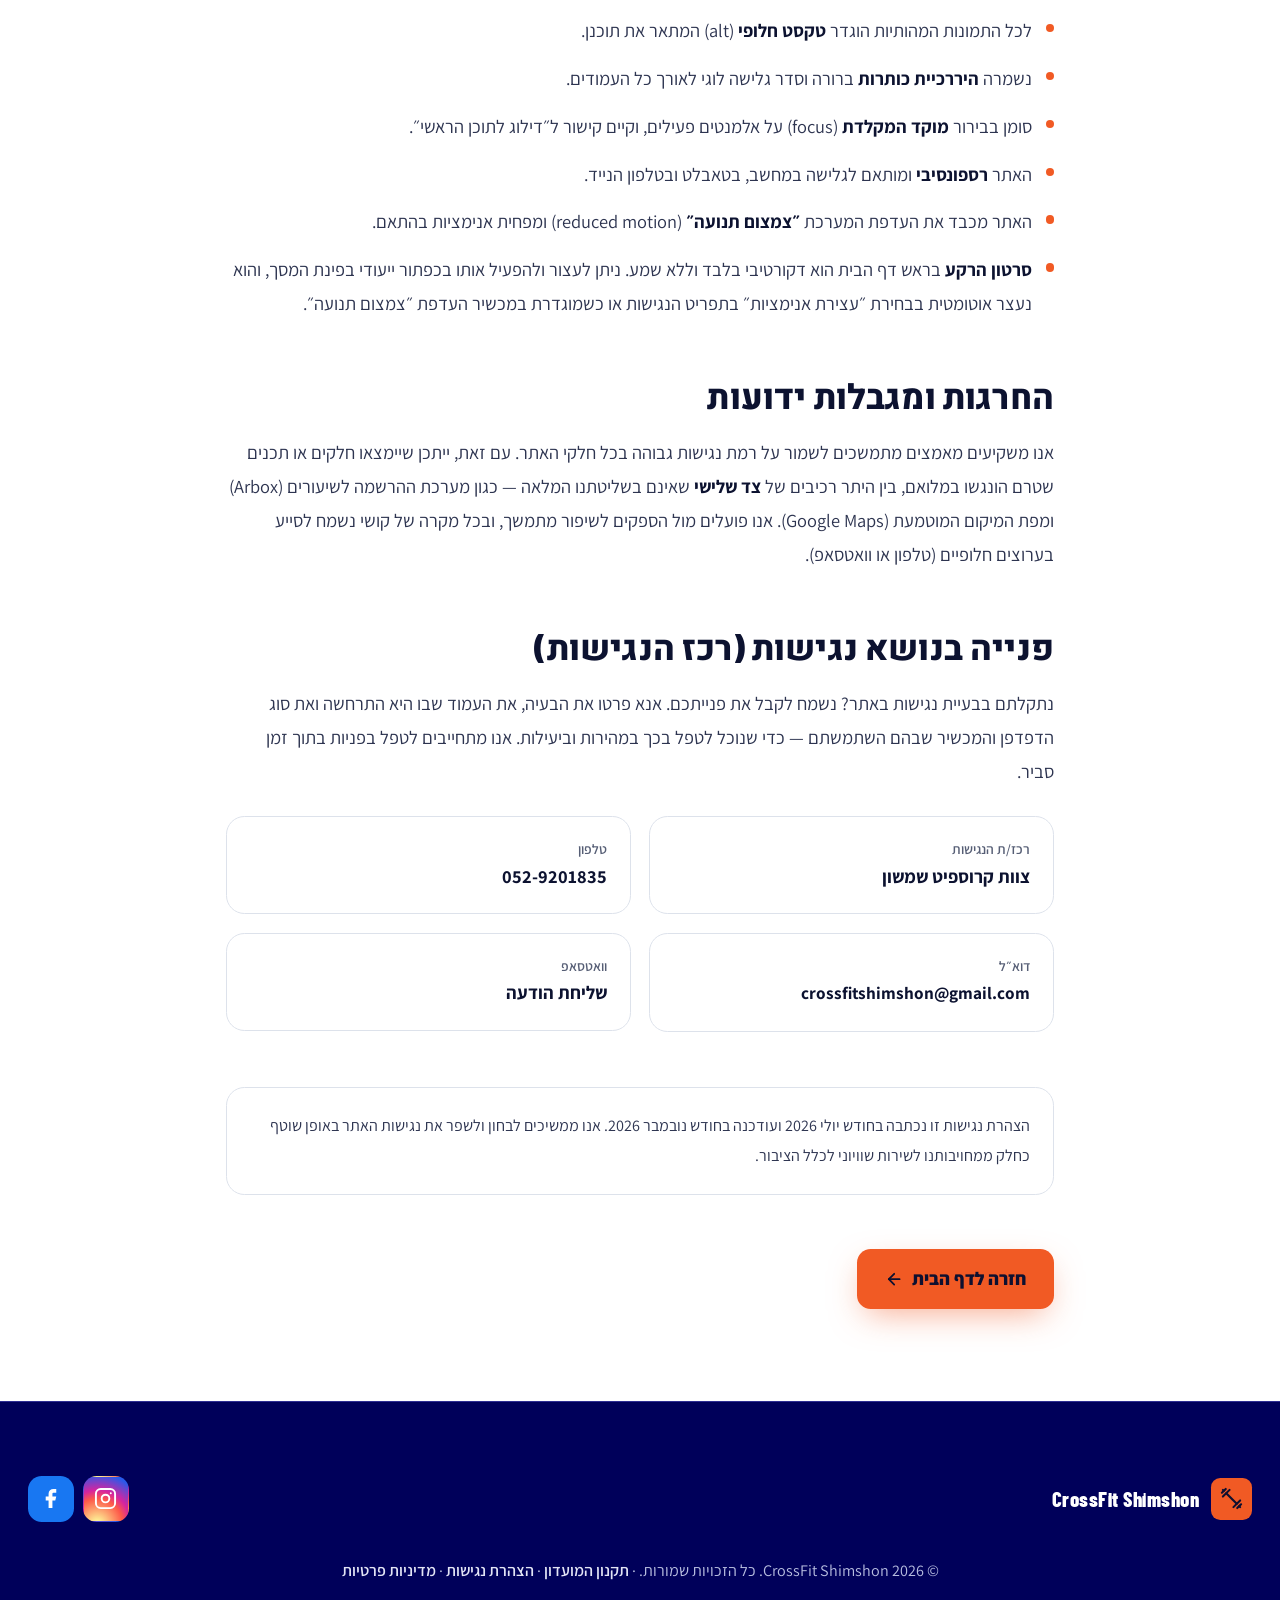
==== commit 45e02434: "Full weekly schedule on mobile, youth label 'נוער', homepage section order, i-dot aligned to F cap l" ====
--- a/accessibility.html
+++ b/accessibility.html
@@ -33,7 +33,7 @@
     html { scroll-behavior: smooth; }
     /* CrossFit wordmark: square tittle over the "i", as in the official logo */
     .cf-i { position: relative; display: inline-block; line-height: 1; }
-    .cf-i::after { content: ""; position: absolute; left: 50%; top: .16em; width: .16em; height: .16em; background: currentColor; transform: translateX(-50%); }
+    .cf-i::after { content: ""; position: absolute; left: 50%; top: .198em; width: .135em; height: .135em; background: currentColor; transform: translateX(-50%); }
     .gradient-text .cf-i { color: #F15A24; -webkit-text-fill-color: #F15A24; }
     .gradient-text .cf-i::after { background: #F15A24; }
     .cf-I { position: relative; display: inline-block; line-height: 1; }
